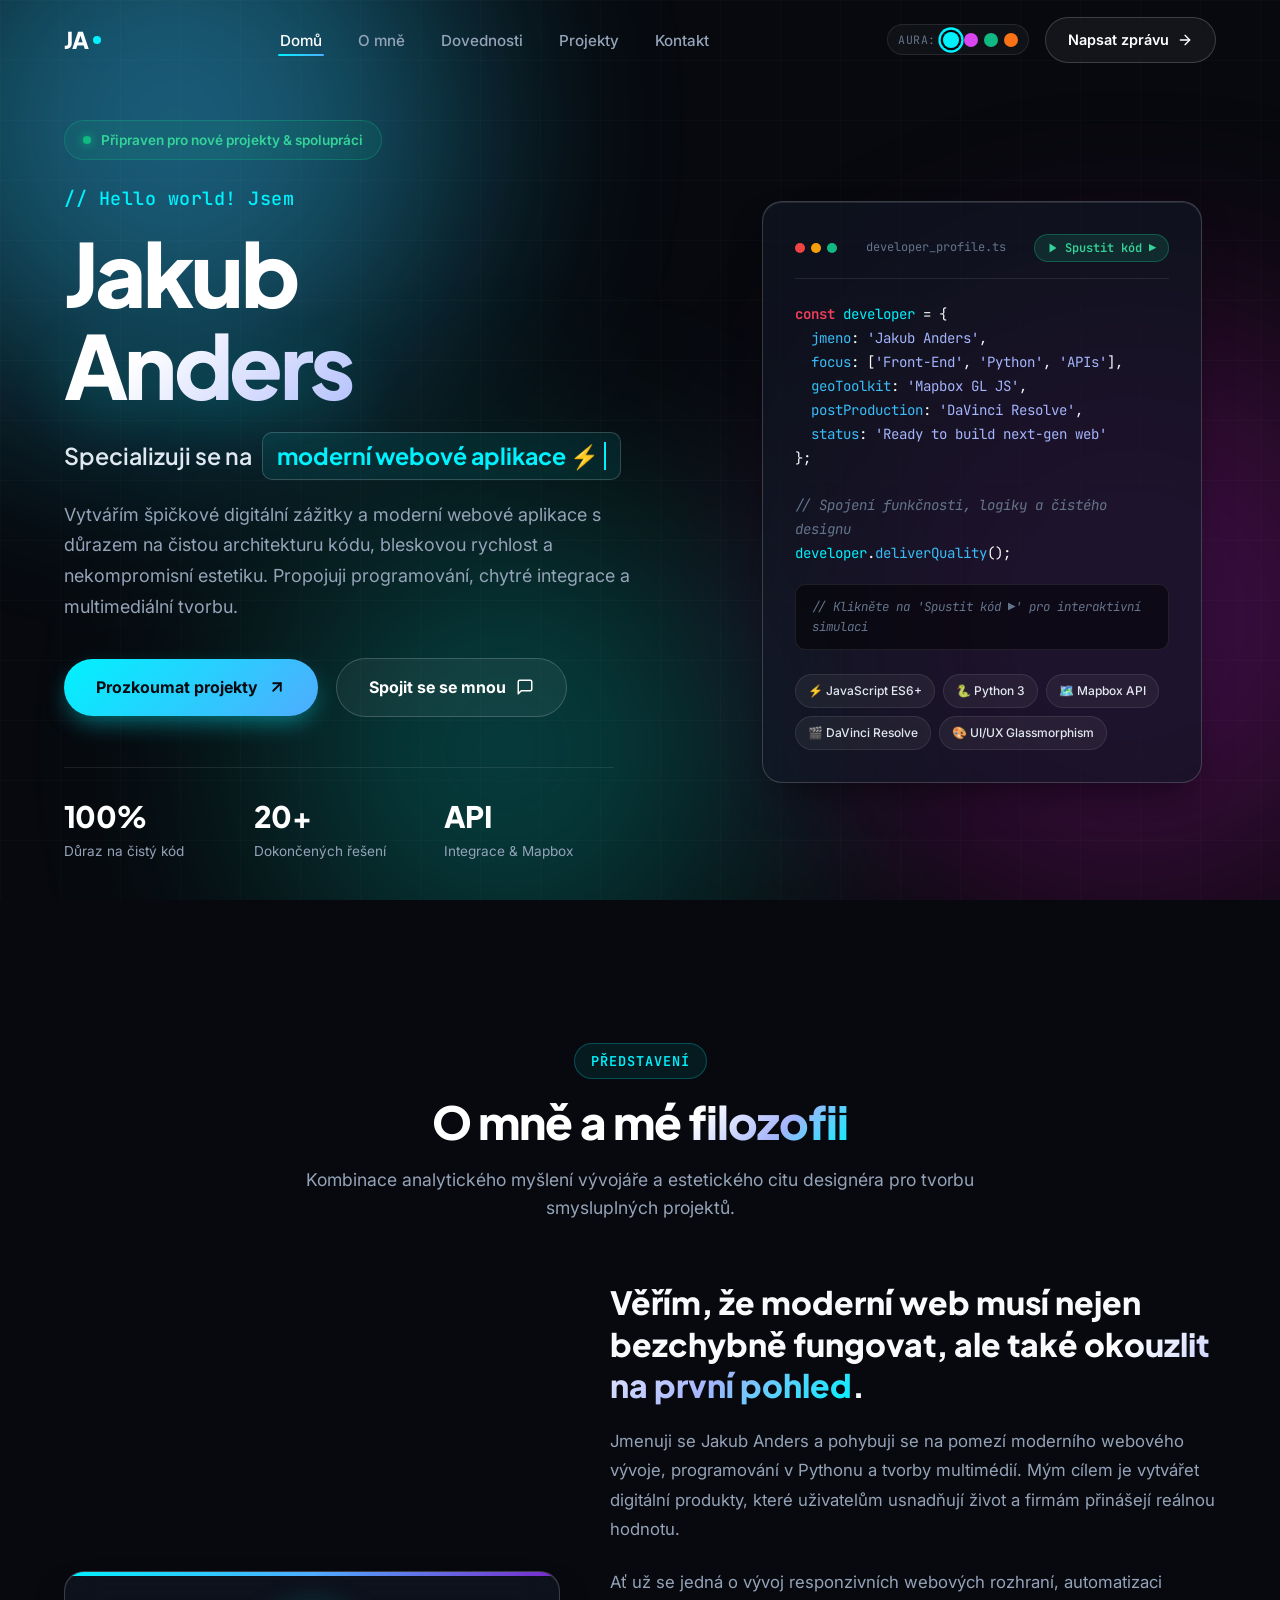
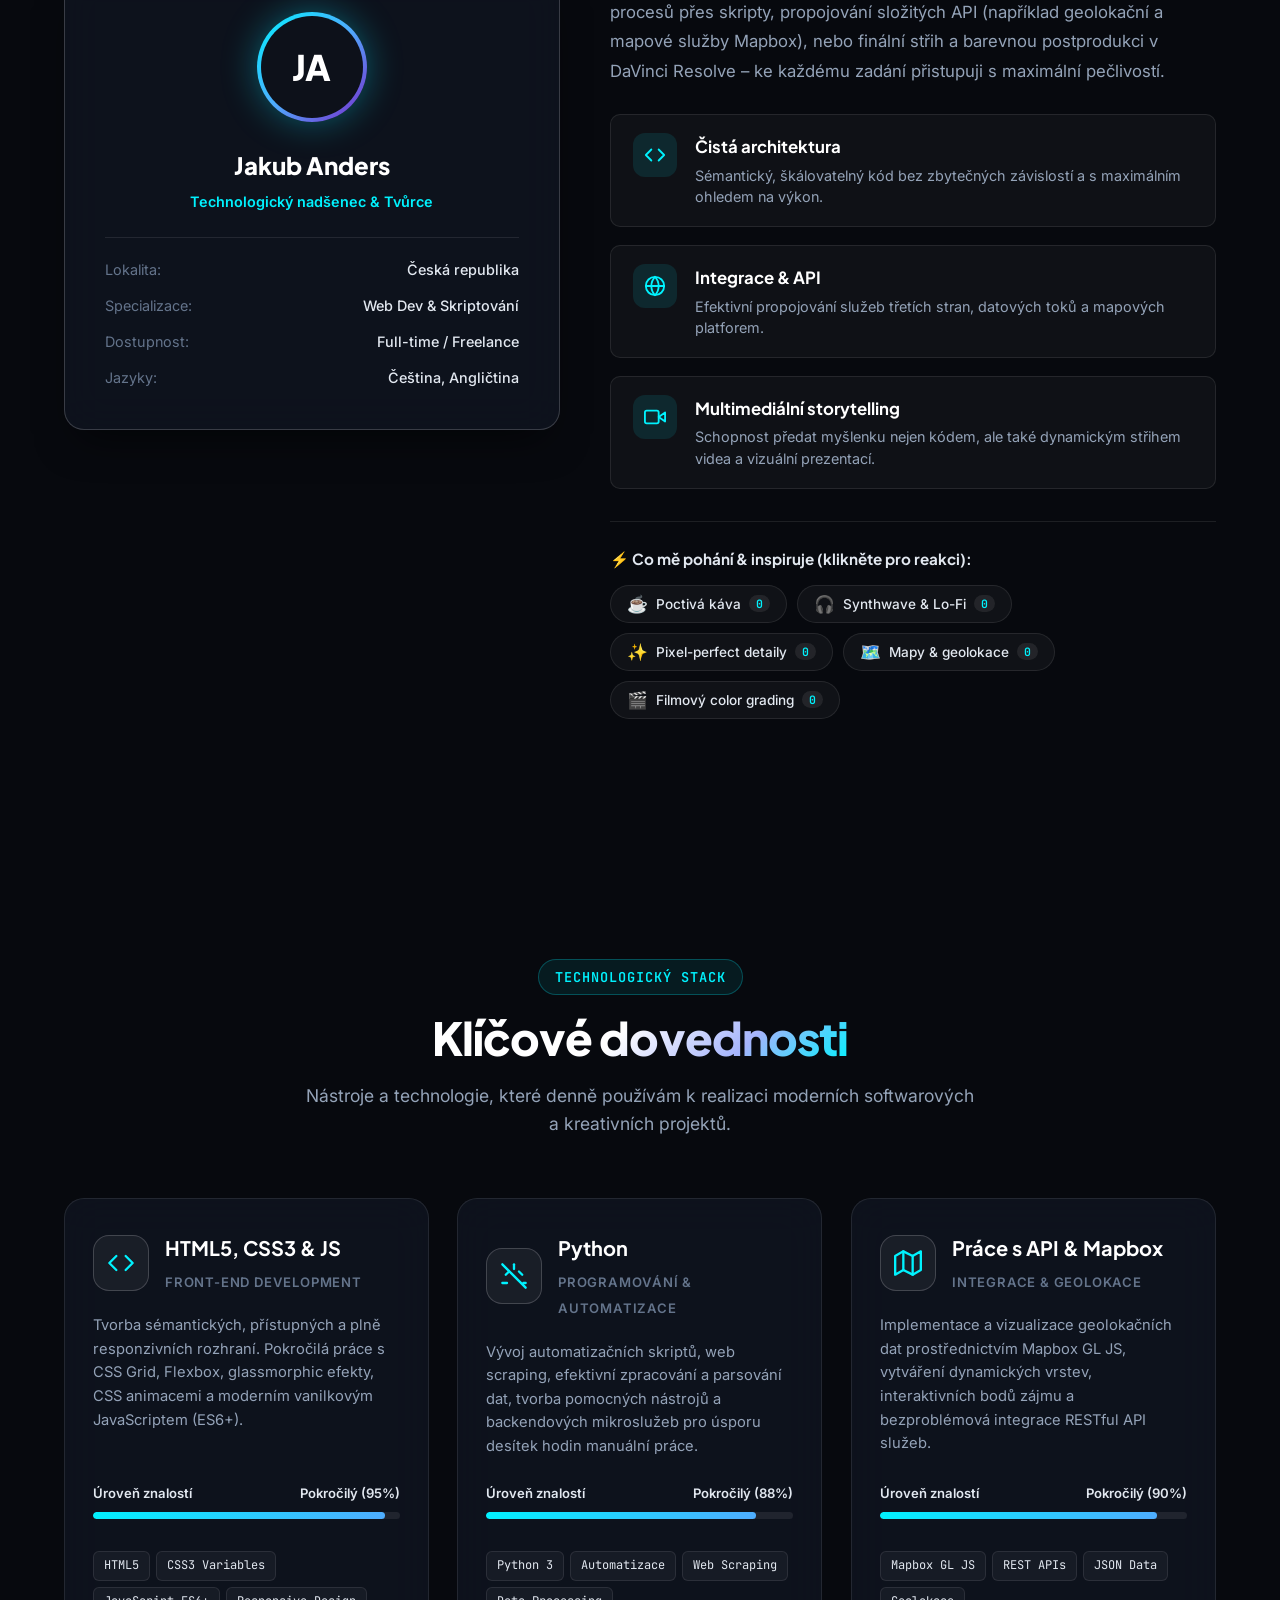
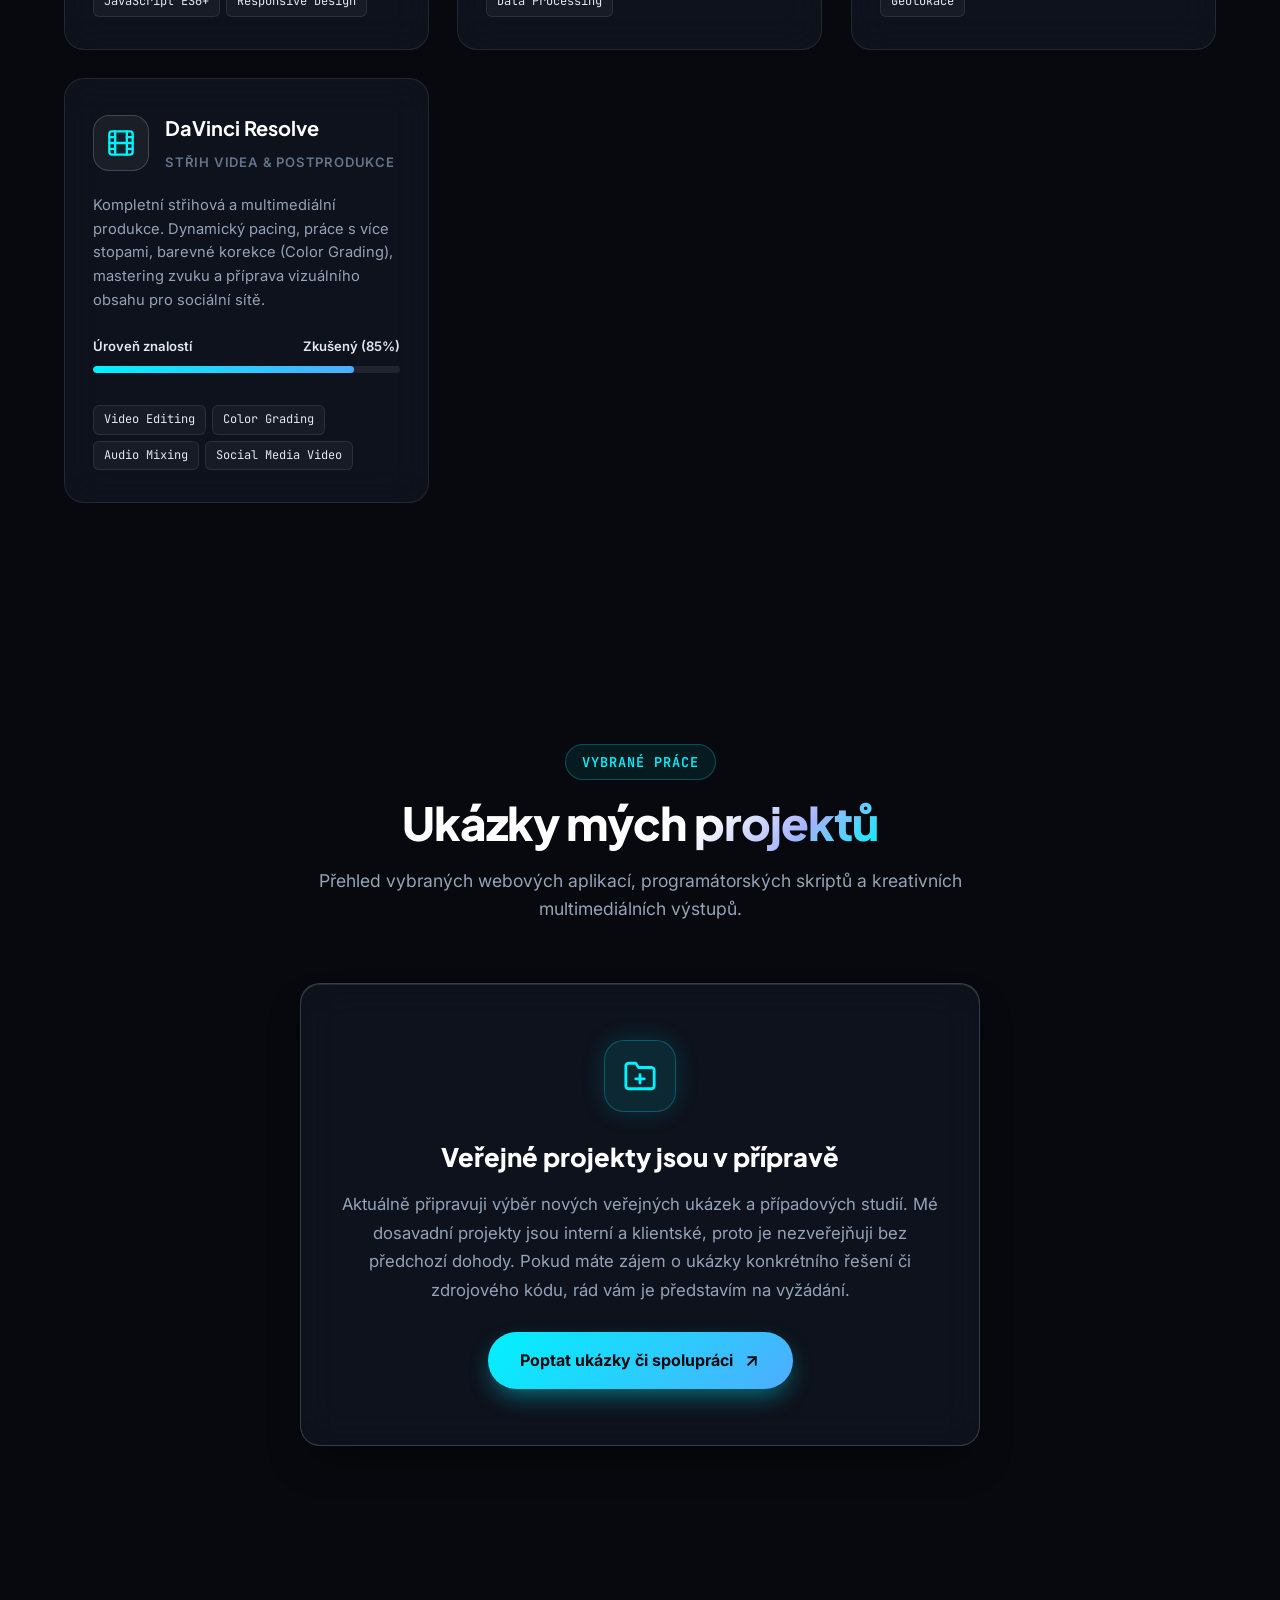
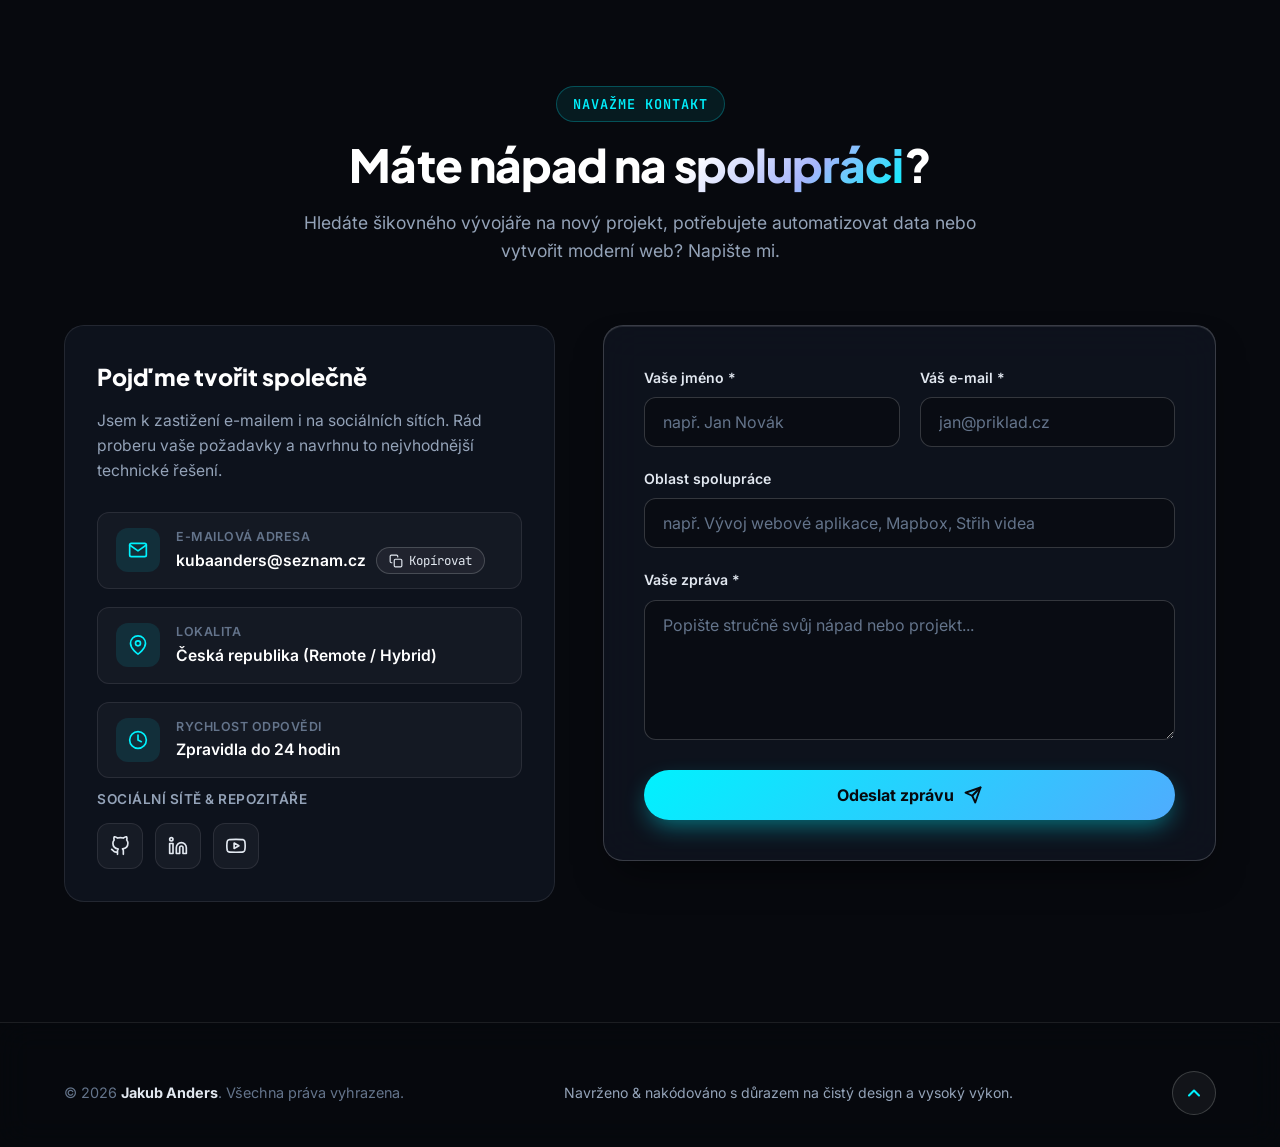
==== index.html @ 4946fcdc "Add files via upload" ====
<!DOCTYPE html>
<html lang="cs">
<head>
  <meta charset="UTF-8">
  <meta name="viewport" content="width=device-width, initial-scale=1.0">
  <meta name="description" content="Osobní portfolio - Jakub Anders. Senior Front-End vývojář, Python & API specialista a tvůrce multimediálního obsahu.">
  <meta name="author" content="Jakub Anders">
  <title>Jakub Anders | Front-End Vývojář &amp; UI/UX Designer</title>

  <!-- Google Fonts: Plus Jakarta Sans & Inter & JetBrains Mono -->
  <link rel="preconnect" href="https://fonts.googleapis.com">
  <link rel="preconnect" href="https://fonts.gstatic.com" crossorigin>
  <link href="https://fonts.googleapis.com/css2?family=Inter:wght@300;400;500;600;700&family=JetBrains+Mono:wght@400;500;600&family=Plus+Jakarta+Sans:wght@500;600;700;800;900&display=swap" rel="stylesheet">

  <!-- Externí kaskádové styly -->
  <link rel="stylesheet" href="style.css">
</head>
<body>

  <!-- Ambientní dynamické pozadí s neonovými koulemi (Glassmorphism WOW efekt) -->
  <div class="ambient-glow" aria-hidden="true">
    <div class="glow-orb orb-1"></div>
    <div class="glow-orb orb-2"></div>
    <div class="glow-orb orb-3"></div>
  </div>
  <div class="background-grid" aria-hidden="true"></div>

  <!-- HLAVIČKA A NAVIGACE -->
  <header class="header" id="header">
    <div class="container navbar">
      <a href="#domu" class="logo" aria-label="Jakub Anders - Domů">
        JA<span class="logo-dot"></span>
      </a>

      <!-- Hlavní navigační menu (pouze kotvy na stejné stránce) -->
      <nav aria-label="Hlavní navigace">
        <ul class="nav-links" id="navLinks">
          <li><a href="#domu" class="nav-link active">Domů</a></li>
          <li><a href="#o-mne" class="nav-link">O mně</a></li>
          <li><a href="#dovednosti" class="nav-link">Dovednosti</a></li>
          <li><a href="#projekty" class="nav-link">Projekty</a></li>
          <li><a href="#kontakt" class="nav-link">Kontakt</a></li>
        </ul>
      </nav>

      <!-- Ovládací prvky hlavičky (přepínač motivů + CTA) -->
      <div class="header-controls">
        <div class="theme-switcher-wrap" aria-label="Přepínač neonového motivu">
          <span class="theme-label-mini">Aura:</span>
          <button class="theme-dot dot-cyan active" data-theme="cyan" aria-label="Aura Cyber Cyan" title="Cyber Cyan"></button>
          <button class="theme-dot dot-violet" data-theme="violet" aria-label="Aura Neon Violet" title="Neon Violet"></button>
          <button class="theme-dot dot-emerald" data-theme="emerald" aria-label="Aura Emerald Matrix" title="Emerald Matrix"></button>
          <button class="theme-dot dot-sunset" data-theme="sunset" aria-label="Aura Sunset Ember" title="Sunset Ember"></button>
        </div>

        <a href="#kontakt" class="nav-cta-btn">
          <span>Napsat zprávu</span>
          <svg width="16" height="16" viewBox="0 0 24 24" fill="none" stroke="currentColor" stroke-width="2" stroke-linecap="round" stroke-linejoin="round" aria-hidden="true">
            <line x1="5" y1="12" x2="19" y2="12"></line>
            <polyline points="12 5 19 12 12 19"></polyline>
          </svg>
        </a>
      </div>

      <!-- Mobilní hamburger tlačítko -->
      <button class="mobile-toggle" id="mobileToggle" aria-label="Otevřít navigační menu" aria-expanded="false" aria-controls="navLinks">
        <span class="hamburger-box">
          <span class="hamburger-line"></span>
          <span class="hamburger-line"></span>
          <span class="hamburger-line"></span>
        </span>
      </button>
    </div>
  </header>

  <main>
    <!-- 1. HERO SEKCIA (DOMINANTNÍ JMÉNO JAKUB ANDERS) -->
    <section class="hero" id="domu">
      <div class="container hero-grid">
        <div class="hero-content reveal-on-scroll">
          <div class="hero-badge-wrap">
            <span class="hero-status-badge">
              <span class="status-pulsing-dot"></span>
              Připraven pro nové projekty &amp; spolupráci
            </span>
          </div>

          <p class="hero-greeting">// Hello world! Jsem</p>
          <h1 class="hero-name">
            Jakub <span>Anders</span>
          </h1>

          <div class="hero-title-tagline">
            <span class="tagline-prefix">Specializuji se na</span>
            <span class="tagline-dynamic">
              <span class="typewriter-text" id="typewriterText"></span>
              <span class="typewriter-cursor"></span>
            </span>
          </div>

          <p class="hero-description">
            Vytvářím špičkové digitální zážitky a moderní webové aplikace s důrazem na čistou architekturu kódu, bleskovou rychlost a nekompromisní estetiku. Propojuji programování, chytré integrace a multimediální tvorbu.
          </p>

          <div class="hero-actions">
            <a href="#projekty" class="btn btn-primary">
              <span>Prozkoumat projekty</span>
              <svg class="btn-icon" viewBox="0 0 24 24" fill="none" stroke="currentColor" stroke-width="2.5" stroke-linecap="round" stroke-linejoin="round" aria-hidden="true">
                <line x1="7" y1="17" x2="17" y2="7"></line>
                <polyline points="7 7 17 7 17 17"></polyline>
              </svg>
            </a>

            <a href="#kontakt" class="btn btn-secondary">
              <span>Spojit se se mnou</span>
              <svg class="btn-icon" viewBox="0 0 24 24" fill="none" stroke="currentColor" stroke-width="2" stroke-linecap="round" stroke-linejoin="round" aria-hidden="true">
                <path d="M21 15a2 2 0 0 1-2 2H7l-4 4V5a2 2 0 0 1 2-2h14a2 2 0 0 1 2 2z"></path>
              </svg>
            </a>
          </div>

          <div class="hero-metrics">
            <div class="metric-item">
              <span class="metric-number">100%</span>
              <span class="metric-label">Důraz na čistý kód</span>
            </div>
            <div class="metric-item">
              <span class="metric-number">20+</span>
              <span class="metric-label">Dokončených řešení</span>
            </div>
            <div class="metric-item">
              <span class="metric-number">API</span>
              <span class="metric-label">Integrace &amp; Mapbox</span>
            </div>
          </div>
        </div>

        <!-- Interaktivní vizuální prvek / High-tech terminal mockup -->
        <div class="hero-visual reveal-on-scroll delay-2">
          <div class="hero-interactive-card spotlight-card">
            <div class="card-top-bar">
              <div class="terminal-dots">
                <span class="terminal-dot dot-red"></span>
                <span class="terminal-dot dot-yellow"></span>
                <span class="terminal-dot dot-green"></span>
              </div>
              <span class="terminal-tag">developer_profile.ts</span>
              <button class="terminal-run-btn" id="terminalRunBtn" aria-label="Spustit interaktivní skript" title="Klikněte pro simulaci spuštění kódu">
                <svg width="12" height="12" viewBox="0 0 24 24" fill="currentColor" aria-hidden="true">
                  <polygon points="5 3 19 12 5 21 5 3"></polygon>
                </svg>
                <span id="runBtnText">Spustit kód ▶</span>
              </button>
            </div>

            <div class="code-preview">
              <span class="code-line"><span class="code-keyword">const</span> <span class="code-variable">developer</span> = {</span>
              <span class="code-line">&nbsp;&nbsp;<span class="code-property">jmeno</span>: <span class="code-string">'Jakub Anders'</span>,</span>
              <span class="code-line">&nbsp;&nbsp;<span class="code-property">focus</span>: [<span class="code-string">'Front-End'</span>, <span class="code-string">'Python'</span>, <span class="code-string">'APIs'</span>],</span>
              <span class="code-line">&nbsp;&nbsp;<span class="code-property">geoToolkit</span>: <span class="code-string">'Mapbox GL JS'</span>,</span>
              <span class="code-line">&nbsp;&nbsp;<span class="code-property">postProduction</span>: <span class="code-string">'DaVinci Resolve'</span>,</span>
              <span class="code-line">&nbsp;&nbsp;<span class="code-property">status</span>: <span class="code-string">'Ready to build next-gen web'</span></span>
              <span class="code-line">};</span>
              <br>
              <span class="code-line"><span class="code-comment">// Spojení funkčnosti, logiky a čistého designu</span></span>
              <span class="code-line"><span class="code-variable">developer</span>.<span class="code-property">deliverQuality</span>();</span>
            </div>

            <!-- Interaktivní výstup konzole po kliknutí -->
            <div class="terminal-console-output" id="terminalConsoleOutput">
              <span class="console-prompt">// Klikněte na 'Spustit kód ▶' pro interaktivní simulaci</span>
            </div>

            <div class="tech-badges-floating">
              <span class="floating-badge">⚡ JavaScript ES6+</span>
              <span class="floating-badge">🐍 Python 3</span>
              <span class="floating-badge">🗺️ Mapbox API</span>
              <span class="floating-badge">🎬 DaVinci Resolve</span>
              <span class="floating-badge">🎨 UI/UX Glassmorphism</span>
            </div>
          </div>
        </div>
      </div>
    </section>

    <!-- 2. SEKCE O MNĚ (ABOUT ME) -->
    <section class="about" id="o-mne">
      <div class="container">
        <div class="section-header reveal-on-scroll">
          <span class="section-tag">Představení</span>
          <h2 class="section-title">O mně a mé <span class="gradient-text">filozofii</span></h2>
          <p class="section-subtitle">
            Kombinace analytického myšlení vývojáře a estetického citu designéra pro tvorbu smysluplných projektů.
          </p>
        </div>

        <div class="about-grid">
          <!-- Profilová vizitka v glassmorphismu -->
          <div class="about-card spotlight-card reveal-on-scroll">
            <div class="about-avatar-wrapper">
              <div class="about-avatar">JA</div>
            </div>
            <div class="about-card-info">
              <h3 class="about-card-name">Jakub Anders</h3>
              <p class="about-card-role">Technologický nadšenec &amp; Tvůrce</p>
            </div>
            <div class="about-card-meta">
              <div class="meta-row">
                <span class="meta-label">Lokalita:</span>
                <span class="meta-value">Česká republika</span>
              </div>
              <div class="meta-row">
                <span class="meta-label">Specializace:</span>
                <span class="meta-value">Web Dev &amp; Skriptování</span>
              </div>
              <div class="meta-row">
                <span class="meta-label">Dostupnost:</span>
                <span class="meta-value">Full-time / Freelance</span>
              </div>
              <div class="meta-row">
                <span class="meta-label">Jazyky:</span>
                <span class="meta-value">Čeština, Angličtina</span>
              </div>
            </div>
          </div>

          <!-- Textový popis a 3 pilíře práce -->
          <div class="about-content reveal-on-scroll delay-1">
            <h3 class="about-content-heading">
              Věřím, že moderní web musí nejen bezchybně fungovat, ale také <span>okouzlit na první pohled</span>.
            </h3>
            <p class="about-bio">
              Jmenuji se Jakub Anders a pohybuji se na pomezí moderního webového vývoje, programování v Pythonu a tvorby multimédií. Mým cílem je vytvářet digitální produkty, které uživatelům usnadňují život a firmám přinášejí reálnou hodnotu.
            </p>
            <p class="about-bio">
              Ať už se jedná o vývoj responzivních webových rozhraní, automatizaci procesů přes skripty, propojování složitých API (například geolokační a mapové služby Mapbox), nebo finální střih a barevnou postprodukci v DaVinci Resolve – ke každému zadání přistupuji s maximální pečlivostí.
            </p>

            <div class="pillars-grid">
              <div class="pillar-item">
                <div class="pillar-icon-box">
                  <svg width="22" height="22" viewBox="0 0 24 24" fill="none" stroke="currentColor" stroke-width="2" stroke-linecap="round" stroke-linejoin="round" aria-hidden="true">
                    <polyline points="16 18 22 12 16 6"></polyline>
                    <polyline points="8 6 2 12 8 18"></polyline>
                  </svg>
                </div>
                <div>
                  <h4 class="pillar-title">Čistá architektura</h4>
                  <p class="pillar-text">Sémantický, škálovatelný kód bez zbytečných závislostí a s maximálním ohledem na výkon.</p>
                </div>
              </div>

              <div class="pillar-item">
                <div class="pillar-icon-box">
                  <svg width="22" height="22" viewBox="0 0 24 24" fill="none" stroke="currentColor" stroke-width="2" stroke-linecap="round" stroke-linejoin="round" aria-hidden="true">
                    <circle cx="12" cy="12" r="10"></circle>
                    <path d="M12 2a14.5 14.5 0 0 0 0 20 14.5 14.5 0 0 0 0-20"></path>
                    <path d="M2 12h20"></path>
                  </svg>
                </div>
                <div>
                  <h4 class="pillar-title">Integrace &amp; API</h4>
                  <p class="pillar-text">Efektivní propojování služeb třetích stran, datových toků a mapových platforem.</p>
                </div>
              </div>

              <div class="pillar-item">
                <div class="pillar-icon-box">
                  <svg width="22" height="22" viewBox="0 0 24 24" fill="none" stroke="currentColor" stroke-width="2" stroke-linecap="round" stroke-linejoin="round" aria-hidden="true">
                    <polygon points="23 7 16 12 23 17 23 7"></polygon>
                    <rect x="1" y="5" width="15" height="14" rx="2" ry="2"></rect>
                  </svg>
                </div>
                <div>
                  <h4 class="pillar-title">Multimediální storytelling</h4>
                  <p class="pillar-text">Schopnost předat myšlenku nejen kódem, ale také dynamickým střihem videa a vizuální prezentací.</p>
                </div>
              </div>
            </div>

            <!-- Interaktivní hravé badges: Co mě pohání (Charming & Fun micro-interactions) -->
            <div class="fun-passions-section">
              <h4 class="passions-title">⚡ Co mě pohání &amp; inspiruje (klikněte pro reakci):</h4>
              <div class="passions-badges">
                <button class="passion-pill" data-emoji="☕" aria-label="Reagovat: Poctivá káva">
                  <span class="passion-icon">☕</span>
                  <span>Poctivá káva</span>
                  <span class="reaction-counter">0</span>
                </button>
                <button class="passion-pill" data-emoji="🎧" aria-label="Reagovat: Synthwave a Lo-Fi">
                  <span class="passion-icon">🎧</span>
                  <span>Synthwave &amp; Lo-Fi</span>
                  <span class="reaction-counter">0</span>
                </button>
                <button class="passion-pill" data-emoji="✨" aria-label="Reagovat: Pixel-perfect detaily">
                  <span class="passion-icon">✨</span>
                  <span>Pixel-perfect detaily</span>
                  <span class="reaction-counter">0</span>
                </button>
                <button class="passion-pill" data-emoji="🗺️" aria-label="Reagovat: Mapy a geolokace">
                  <span class="passion-icon">🗺️</span>
                  <span>Mapy &amp; geolokace</span>
                  <span class="reaction-counter">0</span>
                </button>
                <button class="passion-pill" data-emoji="🎬" aria-label="Reagovat: Color grading">
                  <span class="passion-icon">🎬</span>
                  <span>Filmový color grading</span>
                  <span class="reaction-counter">0</span>
                </button>
              </div>
            </div>
          </div>
        </div>
      </div>
    </section>

    <!-- 3. SEKCE DOVEDNOSTI (SKILLS CARDS & INDICATORS) -->
    <section class="skills" id="dovednosti">
      <div class="container">
        <div class="section-header reveal-on-scroll">
          <span class="section-tag">Technologický stack</span>
          <h2 class="section-title">Klíčové <span class="gradient-text">dovednosti</span></h2>
          <p class="section-subtitle">
            Nástroje a technologie, které denně používám k realizaci moderních softwarových a kreativních projektů.
          </p>
        </div>

        <div class="skills-grid">
          <!-- Karta 1: HTML / CSS / JavaScript -->
          <div class="skill-card spotlight-card reveal-on-scroll">
            <div class="skill-card-header">
              <div class="skill-icon-wrap">
                <svg width="28" height="28" viewBox="0 0 24 24" fill="none" stroke="currentColor" stroke-width="2" stroke-linecap="round" stroke-linejoin="round" aria-hidden="true">
                  <polyline points="16 18 22 12 16 6"></polyline>
                  <polyline points="8 6 2 12 8 18"></polyline>
                </svg>
              </div>
              <div>
                <h3 class="skill-card-title">HTML5, CSS3 &amp; JS</h3>
                <span class="skill-card-category">Front-End Development</span>
              </div>
            </div>
            <p class="skill-card-description">
              Tvorba sémantických, přístupných a plně responzivních rozhraní. Pokročilá práce s CSS Grid, Flexbox, glassmorphic efekty, CSS animacemi a moderním vanilkovým JavaScriptem (ES6+).
            </p>
            <div class="skill-progress-bar-wrap">
              <div class="skill-bar-labels">
                <span>Úroveň znalostí</span>
                <span>Pokročilý (95%)</span>
              </div>
              <div class="skill-bar-track">
                <div class="skill-bar-fill skill-fill-frontend"></div>
              </div>
            </div>
            <div class="skill-tags">
              <span class="skill-pill">HTML5</span>
              <span class="skill-pill">CSS3 Variables</span>
              <span class="skill-pill">JavaScript ES6+</span>
              <span class="skill-pill">Responsive Design</span>
            </div>
          </div>

          <!-- Karta 2: Python -->
          <div class="skill-card spotlight-card reveal-on-scroll delay-1">
            <div class="skill-card-header">
              <div class="skill-icon-wrap">
                <svg width="28" height="28" viewBox="0 0 24 24" fill="none" stroke="currentColor" stroke-width="2" stroke-linecap="round" stroke-linejoin="round" aria-hidden="true">
                  <path d="M12 2v4"></path>
                  <path d="m4.93 10.93 2.83-2.83"></path>
                  <path d="M2 18h4"></path>
                  <path d="M20 18h2"></path>
                  <path d="m19.07 10.93-2.83-2.83"></path>
                  <path d="M22 22 2 2"></path>
                </svg>
              </div>
              <div>
                <h3 class="skill-card-title">Python</h3>
                <span class="skill-card-category">Programování &amp; Automatizace</span>
              </div>
            </div>
            <p class="skill-card-description">
              Vývoj automatizačních skriptů, web scraping, efektivní zpracování a parsování dat, tvorba pomocných nástrojů a backendových mikroslužeb pro úsporu desítek hodin manuální práce.
            </p>
            <div class="skill-progress-bar-wrap">
              <div class="skill-bar-labels">
                <span>Úroveň znalostí</span>
                <span>Pokročilý (88%)</span>
              </div>
              <div class="skill-bar-track">
                <div class="skill-bar-fill skill-fill-python"></div>
              </div>
            </div>
            <div class="skill-tags">
              <span class="skill-pill">Python 3</span>
              <span class="skill-pill">Automatizace</span>
              <span class="skill-pill">Web Scraping</span>
              <span class="skill-pill">Data Processing</span>
            </div>
          </div>

          <!-- Karta 3: Práce s API & Mapbox -->
          <div class="skill-card spotlight-card reveal-on-scroll delay-2">
            <div class="skill-card-header">
              <div class="skill-icon-wrap">
                <svg width="28" height="28" viewBox="0 0 24 24" fill="none" stroke="currentColor" stroke-width="2" stroke-linecap="round" stroke-linejoin="round" aria-hidden="true">
                  <polygon points="1 6 1 22 8 18 16 22 23 18 23 2 16 6 8 2 1 6"></polygon>
                  <line x1="8" y1="2" x2="8" y2="18"></line>
                  <line x1="16" y1="6" x2="16" y2="22"></line>
                </svg>
              </div>
              <div>
                <h3 class="skill-card-title">Práce s API &amp; Mapbox</h3>
                <span class="skill-card-category">Integrace &amp; Geolokace</span>
              </div>
            </div>
            <p class="skill-card-description">
              Implementace a vizualizace geolokačních dat prostřednictvím Mapbox GL JS, vytváření dynamických vrstev, interaktivních bodů zájmu a bezproblémová integrace RESTful API služeb.
            </p>
            <div class="skill-progress-bar-wrap">
              <div class="skill-bar-labels">
                <span>Úroveň znalostí</span>
                <span>Pokročilý (90%)</span>
              </div>
              <div class="skill-bar-track">
                <div class="skill-bar-fill skill-fill-api"></div>
              </div>
            </div>
            <div class="skill-tags">
              <span class="skill-pill">Mapbox GL JS</span>
              <span class="skill-pill">REST APIs</span>
              <span class="skill-pill">JSON Data</span>
              <span class="skill-pill">Geolokace</span>
            </div>
          </div>

          <!-- Karta 4: DaVinci Resolve -->
          <div class="skill-card spotlight-card reveal-on-scroll delay-3">
            <div class="skill-card-header">
              <div class="skill-icon-wrap">
                <svg width="28" height="28" viewBox="0 0 24 24" fill="none" stroke="currentColor" stroke-width="2" stroke-linecap="round" stroke-linejoin="round" aria-hidden="true">
                  <rect x="2" y="2" width="20" height="20" rx="2.18" ry="2.18"></rect>
                  <line x1="7" y1="2" x2="7" y2="22"></line>
                  <line x1="17" y1="2" x2="17" y2="22"></line>
                  <line x1="2" y1="12" x2="22" y2="12"></line>
                  <line x1="2" y1="7" x2="7" y2="7"></line>
                  <line x1="2" y1="17" x2="7" y2="17"></line>
                  <line x1="17" y1="17" x2="22" y2="17"></line>
                  <line x1="17" y1="7" x2="22" y2="7"></line>
                </svg>
              </div>
              <div>
                <h3 class="skill-card-title">DaVinci Resolve</h3>
                <span class="skill-card-category">Střih videa &amp; Postprodukce</span>
              </div>
            </div>
            <p class="skill-card-description">
              Kompletní střihová a multimediální produkce. Dynamický pacing, práce s více stopami, barevné korekce (Color Grading), mastering zvuku a příprava vizuálního obsahu pro sociální sítě.
            </p>
            <div class="skill-progress-bar-wrap">
              <div class="skill-bar-labels">
                <span>Úroveň znalostí</span>
                <span>Zkušený (85%)</span>
              </div>
              <div class="skill-bar-track">
                <div class="skill-bar-fill skill-fill-davinci"></div>
              </div>
            </div>
            <div class="skill-tags">
              <span class="skill-pill">Video Editing</span>
              <span class="skill-pill">Color Grading</span>
              <span class="skill-pill">Audio Mixing</span>
              <span class="skill-pill">Social Media Video</span>
            </div>
          </div>
        </div>
      </div>
    </section>

    <!-- 4. SEKCE PROJEKTY (PROJECTS GRID) -->
    <section class="projects" id="projekty">
      <div class="container">
        <div class="section-header reveal-on-scroll">
          <span class="section-tag">Vybrané práce</span>
          <h2 class="section-title">Ukázky mých <span class="gradient-text">projektů</span></h2>
          <p class="section-subtitle">
            Přehled vybraných webových aplikací, programátorských skriptů a kreativních multimediálních výstupů.
          </p>
        </div>

        <!-- MÍSTO PRO VAŠE PROJEKTY: Až napíšete konkrétní projekt, ihned ho sem přidám -->
        <div class="projects-empty-state spotlight-card reveal-on-scroll">
          <div class="empty-state-icon">
            <svg width="34" height="34" viewBox="0 0 24 24" fill="none" stroke="currentColor" stroke-width="2" stroke-linecap="round" stroke-linejoin="round" aria-hidden="true">
              <path d="M22 19a2 2 0 0 1-2 2H4a2 2 0 0 1-2-2V5a2 2 0 0 1 2-2h5l2 3h9a2 2 0 0 1 2 2z"></path>
              <line x1="12" y1="11" x2="12" y2="17"></line>
              <line x1="9" y1="14" x2="15" y2="14"></line>
            </svg>
          </div>
          <h3 class="empty-state-title">Veřejné projekty jsou v přípravě</h3>
          <p class="empty-state-text">
            Aktuálně připravuji výběr nových veřejných ukázek a případových studií. Mé dosavadní projekty jsou interní a klientské, proto je nezveřejňuji bez předchozí dohody. Pokud máte zájem o ukázky konkrétního řešení či zdrojového kódu, rád vám je představím na vyžádání.
          </p>
          <a href="#kontakt" class="btn btn-primary">
            <span>Poptat ukázky či spolupráci</span>
            <svg class="btn-icon" viewBox="0 0 24 24" fill="none" stroke="currentColor" stroke-width="2.5" stroke-linecap="round" stroke-linejoin="round" aria-hidden="true">
              <line x1="7" y1="17" x2="17" y2="7"></line>
              <polyline points="7 7 17 7 17 17"></polyline>
            </svg>
          </a>
        </div>

        <!-- Mřížka připravená pro vložení vašich konkrétních projektů -->
        <div class="projects-grid" id="projectsGrid"></div>
      </div>
    </section>

    <!-- 5. SEKCE KONTAKT (CONTACT FORM & DETAILS) -->
    <section class="contact" id="kontakt">
      <div class="container">
        <div class="section-header reveal-on-scroll">
          <span class="section-tag">Navažme kontakt</span>
          <h2 class="section-title">Máte nápad na <span class="gradient-text">spolupráci</span>?</h2>
          <p class="section-subtitle">
            Hledáte šikovného vývojáře na nový projekt, potřebujete automatizovat data nebo vytvořit moderní web? Napište mi.
          </p>
        </div>

        <div class="contact-layout">
          <!-- Levý panel: Kontaktní informace a sociální sítě -->
          <div class="contact-info-panel reveal-on-scroll">
            <div class="contact-card-box">
              <h3 class="contact-box-title">Pojďme tvořit společně</h3>
              <p class="contact-box-desc">
                Jsem k zastižení e-mailem i na sociálních sítích. Rád proberu vaše požadavky a navrhnu to nejvhodnější technické řešení.
              </p>

              <div class="contact-items-list">
                <div class="contact-item">
                  <div class="contact-item-icon">
                    <svg width="20" height="20" viewBox="0 0 24 24" fill="none" stroke="currentColor" stroke-width="2" stroke-linecap="round" stroke-linejoin="round" aria-hidden="true">
                      <path d="M4 4h16c1.1 0 2 .9 2 2v12c0 1.1-.9 2-2 2H4c-1.1 0-2-.9-2-2V6c0-1.1.9-2 2-2z"></path>
                      <polyline points="22,6 12,13 2,6"></polyline>
                    </svg>
                  </div>
                  <div class="contact-item-info">
                    <span class="contact-item-label">E-mailová adresa</span>
                    <div class="email-copy-wrap">
                      <a href="mailto:kubaanders@seznam.cz" class="contact-item-value" id="contactEmailLink">kubaanders@seznam.cz</a>
                      <button type="button" class="email-copy-btn" id="copyEmailBtn" aria-label="Zkopírovat e-mailovou adresu" title="Zkopírovat do schránky">
                        <svg class="copy-icon" width="14" height="14" viewBox="0 0 24 24" fill="none" stroke="currentColor" stroke-width="2" stroke-linecap="round" stroke-linejoin="round" aria-hidden="true">
                          <rect x="9" y="9" width="13" height="13" rx="2" ry="2"></rect>
                          <path d="M5 15H4a2 2 0 0 1-2-2V4a2 2 0 0 1 2-2h9a2 2 0 0 1 2 2v1"></path>
                        </svg>
                        <span id="copyBtnText">Kopírovat</span>
                      </button>
                    </div>
                  </div>
                </div>

                <div class="contact-item">
                  <div class="contact-item-icon">
                    <svg width="20" height="20" viewBox="0 0 24 24" fill="none" stroke="currentColor" stroke-width="2" stroke-linecap="round" stroke-linejoin="round" aria-hidden="true">
                      <path d="M21 10c0 7-9 13-9 13s-9-6-9-13a9 9 0 0 1 18 0z"></path>
                      <circle cx="12" cy="10" r="3"></circle>
                    </svg>
                  </div>
                  <div class="contact-item-info">
                    <span class="contact-item-label">Lokalita</span>
                    <span class="contact-item-value">Česká republika (Remote / Hybrid)</span>
                  </div>
                </div>

                <div class="contact-item">
                  <div class="contact-item-icon">
                    <svg width="20" height="20" viewBox="0 0 24 24" fill="none" stroke="currentColor" stroke-width="2" stroke-linecap="round" stroke-linejoin="round" aria-hidden="true">
                      <circle cx="12" cy="12" r="10"></circle>
                      <polyline points="12 6 12 12 16 14"></polyline>
                    </svg>
                  </div>
                  <div class="contact-item-info">
                    <span class="contact-item-label">Rychlost odpovědi</span>
                    <span class="contact-item-value">Zpravidla do 24 hodin</span>
                  </div>
                </div>
              </div>

              <div class="socials-wrap">
                <p class="socials-label">Sociální sítě &amp; Repozitáře</p>
                <div class="social-links">
                  <!-- GitHub -->
                  <a href="#kontakt" class="social-btn" aria-label="GitHub profil Jakuba Anderse">
                    <svg width="20" height="20" viewBox="0 0 24 24" fill="none" stroke="currentColor" stroke-width="2" stroke-linecap="round" stroke-linejoin="round" aria-hidden="true">
                      <path d="M9 19c-5 1.5-5-2.5-7-3m14 6v-3.87a3.37 3.37 0 0 0-.94-2.61c3.14-.35 6.44-1.54 6.44-7A5.44 5.44 0 0 0 20 4.77 5.07 5.07 0 0 0 19.91 1S18.73.65 16 2.48a13.38 13.38 0 0 0-7 0C6.27.65 5.09 1 5.09 1A5.07 5.07 0 0 0 5 4.77a5.44 5.44 0 0 0-1.5 3.78c0 5.42 3.3 6.61 6.44 7A3.37 3.37 0 0 0 9 18.13V22"></path>
                    </svg>
                  </a>
                  <!-- LinkedIn -->
                  <a href="#kontakt" class="social-btn" aria-label="LinkedIn profil Jakuba Anderse">
                    <svg width="20" height="20" viewBox="0 0 24 24" fill="none" stroke="currentColor" stroke-width="2" stroke-linecap="round" stroke-linejoin="round" aria-hidden="true">
                      <path d="M16 8a6 6 0 0 1 6 6v7h-4v-7a2 2 0 0 0-2-2 2 2 0 0 0-2 2v7h-4v-7a6 6 0 0 1 6-6z"></path>
                      <rect x="2" y="9" width="4" height="12"></rect>
                      <circle cx="4" cy="4" r="2"></circle>
                    </svg>
                  </a>
                  <!-- YouTube / Video -->
                  <a href="#kontakt" class="social-btn" aria-label="YouTube kanál Jakuba Anderse">
                    <svg width="20" height="20" viewBox="0 0 24 24" fill="none" stroke="currentColor" stroke-width="2" stroke-linecap="round" stroke-linejoin="round" aria-hidden="true">
                      <path d="M22.54 6.42a2.78 2.78 0 0 0-1.94-2C18.88 4 12 4 12 4s-6.88 0-8.6.46a2.78 2.78 0 0 0-1.94 2A29 29 0 0 0 1 11.75a29 29 0 0 0 .46 5.33A2.78 2.78 0 0 0 3.4 19c1.72.46 8.6.46 8.6.46s6.88 0 8.6-.46a2.78 2.78 0 0 0 1.94-2 29 29 0 0 0 .46-5.25 29 29 0 0 0-.46-5.33z"></path>
                      <polygon points="9.75 15.02 15.5 11.75 9.75 8.48 9.75 15.02"></polygon>
                    </svg>
                  </a>
                </div>
              </div>
            </div>
          </div>

          <!-- Pravý panel: Moderní kontaktní formulář (Glassmorphism) -->
          <div class="contact-form-panel reveal-on-scroll delay-1">
            <form id="portfolioContactForm" novalidate>
              <div class="form-grid">
                <div class="form-group">
                  <label for="userName" class="form-label">Vaše jméno *</label>
                  <input type="text" id="userName" name="userName" class="form-input" placeholder="např. Jan Novák" required>
                </div>

                <div class="form-group">
                  <label for="userEmail" class="form-label">Váš e-mail *</label>
                  <input type="email" id="userEmail" name="userEmail" class="form-input" placeholder="jan@priklad.cz" required>
                </div>

                <div class="form-group full-width">
                  <label for="projectType" class="form-label">Oblast spolupráce</label>
                  <input type="text" id="projectType" name="projectType" class="form-input" placeholder="např. Vývoj webové aplikace, Mapbox, Střih videa">
                </div>

                <div class="form-group full-width">
                  <label for="userMessage" class="form-label">Vaše zpráva *</label>
                  <textarea id="userMessage" name="userMessage" class="form-textarea" placeholder="Popište stručně svůj nápad nebo projekt..." required></textarea>
                </div>

                <div class="form-group full-width">
                  <button type="submit" class="btn btn-primary form-submit-btn" id="submitBtn">
                    <span>Odeslat zprávu</span>
                    <svg class="btn-icon" viewBox="0 0 24 24" fill="none" stroke="currentColor" stroke-width="2.5" stroke-linecap="round" stroke-linejoin="round" aria-hidden="true">
                      <line x1="22" y1="2" x2="11" y2="13"></line>
                      <polygon points="22 2 15 22 11 13 2 9 22 2"></polygon>
                    </svg>
                  </button>
                  <div class="form-status-msg" id="formStatus" role="status"></div>
                </div>
              </div>
            </form>
          </div>
        </div>
      </div>
    </section>
  </main>

  <!-- PATIČKA (FOOTER) -->
  <footer class="footer">
    <div class="container footer-inner">
      <div class="footer-copy">
        &copy; 2026 <strong>Jakub Anders</strong>. Všechna práva vyhrazena.
      </div>
      <div class="footer-tagline">
        Navrženo &amp; nakódováno s důrazem na čistý design a vysoký výkon.
      </div>
      <a href="#domu" class="back-to-top-btn" aria-label="Zpět nahoru na začátek stránky">
        <svg width="20" height="20" viewBox="0 0 24 24" fill="none" stroke="currentColor" stroke-width="2.5" stroke-linecap="round" stroke-linejoin="round" aria-hidden="true">
          <polyline points="18 15 12 9 6 15"></polyline>
        </svg>
      </a>
    </div>
  </footer>

  <!-- Interaktivní vanilla JavaScript -->
  <script src="script.js"></script>
</body>
</html>
---- style.css ----
/* ==========================================================================
   PORTFOLIO - JAKUB ANDERS | MODERN DARK GLASSMORPHISM STYLESHEET
   Autor: Senior Front-End Vývojář & UI/UX Designer
   ========================================================================== */

/* --- 1. CSS PROMĚNNÉ & DESIGN SYSTÉM --- */
:root {
  /* Barevná paleta - Temný podklad & Neonové/Gradientové akcenty */
  --bg-primary: #07090e;
  --bg-secondary: #0d111a;
  --bg-surface: rgba(18, 24, 38, 0.65);
  --bg-surface-hover: rgba(26, 34, 52, 0.85);
  --bg-glass-card: rgba(255, 255, 255, 0.035);
  --bg-glass-card-hover: rgba(255, 255, 255, 0.07);

  /* Neonové & gradientové odstíny */
  --accent-cyan: #00f2fe;
  --accent-indigo: #4facfe;
  --accent-violet: #8a2be2;
  --accent-purple: #7928ca;
  --accent-emerald: #10b981;
  --accent-amber: #f59e0b;

  /* Gradienty */
  --gradient-primary: linear-gradient(135deg, #00f2fe 0%, #4facfe 50%, #7928ca 100%);
  --gradient-text: linear-gradient(135deg, #ffffff 15%, #a5b4fc 60%, #00f2fe 100%);
  --gradient-glow: radial-gradient(circle, rgba(79, 172, 254, 0.18) 0%, rgba(121, 40, 202, 0.08) 45%, transparent 70%);
  --gradient-button: linear-gradient(135deg, #00f2fe 0%, #4facfe 100%);
  --gradient-card-border: linear-gradient(135deg, rgba(255, 255, 255, 0.18) 0%, rgba(255, 255, 255, 0.04) 50%, rgba(0, 242, 254, 0.25) 100%);

  /* Typografie */
  --font-heading: 'Plus Jakarta Sans', -apple-system, BlinkMacSystemFont, 'Segoe UI', Roboto, sans-serif;
  --font-body: 'Inter', -apple-system, BlinkMacSystemFont, 'Segoe UI', Roboto, sans-serif;
  --font-mono: 'JetBrains Mono', 'Fira Code', monospace;

  /* Textové barvy */
  --text-main: #f8fafc;
  --text-muted: #94a3b8;
  --text-dim: #64748b;
  --text-light: #e2e8f0;

  /* Rámečky & Glassmorphism */
  --border-glass: rgba(255, 255, 255, 0.09);
  --border-glass-bright: rgba(255, 255, 255, 0.18);
  --border-neon: rgba(0, 242, 254, 0.4);
  --blur-amount: 20px;
  --card-radius: 20px;
  --radius-sm: 10px;
  --radius-pill: 9999px;

  /* Stíny a záře */
  --shadow-subtle: 0 10px 30px -10px rgba(0, 0, 0, 0.5);
  --shadow-glass: 0 20px 40px -15px rgba(0, 0, 0, 0.6), inset 0 1px 0 0 rgba(255, 255, 255, 0.1);
  --glow-cyan: 0 0 35px rgba(0, 242, 254, 0.35);
  --glow-button: 0 10px 25px -5px rgba(0, 242, 254, 0.45);

  /* Tranzice */
  --transition-fast: 0.2s cubic-bezier(0.16, 1, 0.3, 1);
  --transition-smooth: 0.4s cubic-bezier(0.16, 1, 0.3, 1);
  --transition-bounce: 0.5s cubic-bezier(0.34, 1.56, 0.64, 1);

  /* Odsazení a layout */
  --nav-height: 80px;
  --container-max-width: 1200px;
  --section-padding: 120px 24px;
}

/* --- BAREVNÁ TÉMATA (PŘEPÍNAČ AURY / NÁLADY) --- */
[data-theme="violet"] {
  --accent-cyan: #e879f9;
  --accent-indigo: #a855f7;
  --accent-purple: #ec4899;
  --gradient-primary: linear-gradient(135deg, #e879f9 0%, #a855f7 50%, #ec4899 100%);
  --gradient-button: linear-gradient(135deg, #e879f9 0%, #a855f7 100%);
  --gradient-text: linear-gradient(135deg, #ffffff 15%, #f472b6 60%, #c084fc 100%);
  --glow-cyan: 0 0 35px rgba(232, 121, 249, 0.4);
  --glow-button: 0 10px 25px -5px rgba(232, 121, 249, 0.45);
  --border-neon: rgba(232, 121, 249, 0.4);
}

[data-theme="emerald"] {
  --accent-cyan: #34d399;
  --accent-indigo: #10b981;
  --accent-purple: #06b6d4;
  --gradient-primary: linear-gradient(135deg, #34d399 0%, #10b981 50%, #06b6d4 100%);
  --gradient-button: linear-gradient(135deg, #34d399 0%, #059669 100%);
  --gradient-text: linear-gradient(135deg, #ffffff 15%, #a7f3d0 60%, #34d399 100%);
  --glow-cyan: 0 0 35px rgba(52, 211, 153, 0.4);
  --glow-button: 0 10px 25px -5px rgba(52, 211, 153, 0.45);
  --border-neon: rgba(52, 211, 153, 0.4);
}

[data-theme="sunset"] {
  --accent-cyan: #fb923c;
  --accent-indigo: #f43f5e;
  --accent-purple: #f59e0b;
  --gradient-primary: linear-gradient(135deg, #fb923c 0%, #f43f5e 50%, #fbbf24 100%);
  --gradient-button: linear-gradient(135deg, #fb923c 0%, #f43f5e 100%);
  --gradient-text: linear-gradient(135deg, #ffffff 15%, #fed7aa 60%, #fb923c 100%);
  --glow-cyan: 0 0 35px rgba(251, 146, 60, 0.4);
  --glow-button: 0 10px 25px -5px rgba(251, 146, 60, 0.45);
  --border-neon: rgba(251, 146, 60, 0.4);
}

/* --- 2. RESET A ZÁKLADNÍ NASTAVENÍ --- */
*, *::before, *::after {
  box-sizing: border-box;
  margin: 0;
  padding: 0;
}

html {
  scroll-behavior: smooth;
  scroll-padding-top: calc(var(--nav-height) + 20px);
  font-size: 16px;
  color-scheme: dark;
}

body {
  background-color: var(--bg-primary);
  color: var(--text-main);
  font-family: var(--font-body);
  line-height: 1.65;
  overflow-x: hidden;
  position: relative;
  min-height: 100vh;
  -webkit-font-smoothing: antialiased;
  -moz-osx-font-smoothing: grayscale;
}

/* Výběr textu */
::selection {
  background: rgba(0, 242, 254, 0.3);
  color: #ffffff;
}

/* Scrollbar styl */
::-webkit-scrollbar {
  width: 9px;
}
::-webkit-scrollbar-track {
  background: var(--bg-primary);
}
::-webkit-scrollbar-thumb {
  background: rgba(255, 255, 255, 0.15);
  border-radius: 10px;
}
::-webkit-scrollbar-thumb:hover {
  background: var(--accent-indigo);
}

a {
  color: inherit;
  text-decoration: none;
  transition: color var(--transition-fast);
}

ul {
  list-style: none;
}

img, svg {
  display: block;
  max-width: 100%;
}

button, input, textarea {
  font-family: inherit;
  font-size: inherit;
}

/* --- 3. AMBIENTNÍ SVĚTLA NA POZADÍ (WOW EFEKT) --- */
.ambient-glow {
  position: fixed;
  top: 0;
  left: 0;
  width: 100%;
  height: 100%;
  pointer-events: none;
  z-index: 0;
  overflow: hidden;
}

.glow-orb {
  position: absolute;
  border-radius: 50%;
  filter: blur(120px);
  opacity: 0.45;
  animation: floatOrb 22s ease-in-out infinite alternate;
}

.orb-1 {
  width: 550px;
  height: 550px;
  top: -150px;
  left: -100px;
  background: radial-gradient(circle, #4facfe, #00f2fe);
}

.orb-2 {
  width: 600px;
  height: 600px;
  top: 35%;
  right: -150px;
  background: radial-gradient(circle, #7928ca, #ff0080);
  opacity: 0.3;
  animation-duration: 28s;
  animation-delay: -5s;
}

.orb-3 {
  width: 500px;
  height: 500px;
  bottom: -100px;
  left: 20%;
  background: radial-gradient(circle, #00f2fe, #10b981);
  opacity: 0.25;
  animation-duration: 25s;
  animation-delay: -10s;
}

/* Jemná mřížka na pozadí pro cyber/tech hloubku */
.background-grid {
  position: fixed;
  top: 0;
  left: 0;
  width: 100%;
  height: 100%;
  background-image: 
    linear-gradient(rgba(255, 255, 255, 0.02) 1px, transparent 1px),
    linear-gradient(90deg, rgba(255, 255, 255, 0.02) 1px, transparent 1px);
  background-size: 60px 60px;
  pointer-events: none;
  z-index: 1;
}

/* --- 4. ZÁKLADNÍ ROZVRŽENÍ & KONTEJNER --- */
.container {
  width: 100%;
  max-width: var(--container-max-width);
  margin: 0 auto;
  padding: 0 24px;
  position: relative;
  z-index: 2;
}

section {
  padding: var(--section-padding);
  position: relative;
  z-index: 2;
}

/* Nadpisy sekcí */
.section-header {
  text-align: center;
  max-width: 680px;
  margin: 0 auto 60px auto;
}

.section-tag {
  display: inline-flex;
  align-items: center;
  gap: 8px;
  padding: 6px 16px;
  background: rgba(0, 242, 254, 0.08);
  border: 1px solid rgba(0, 242, 254, 0.25);
  border-radius: var(--radius-pill);
  font-family: var(--font-mono);
  font-size: 0.85rem;
  font-weight: 600;
  color: var(--accent-cyan);
  text-transform: uppercase;
  letter-spacing: 1px;
  margin-bottom: 16px;
}

.section-title {
  font-family: var(--font-heading);
  font-size: clamp(2rem, 4vw, 2.85rem);
  font-weight: 800;
  line-height: 1.2;
  margin-bottom: 16px;
  color: #ffffff;
  letter-spacing: -0.02em;
}

.section-title .gradient-text {
  background: var(--gradient-text);
  -webkit-background-clip: text;
  -webkit-text-fill-color: transparent;
}

.section-subtitle {
  color: var(--text-muted);
  font-size: 1.1rem;
  line-height: 1.6;
}

/* --- 5. NAVIGACE & HLAVIČKA (GLASSMORPHISM) --- */
.header {
  position: fixed;
  top: 0;
  left: 0;
  width: 100%;
  height: var(--nav-height);
  z-index: 1000;
  transition: all var(--transition-smooth);
}

.header.scrolled {
  background: rgba(7, 9, 14, 0.75);
  backdrop-filter: blur(var(--blur-amount));
  -webkit-backdrop-filter: blur(var(--blur-amount));
  border-bottom: 1px solid var(--border-glass);
  box-shadow: 0 10px 30px rgba(0, 0, 0, 0.35);
  height: 70px;
}

.navbar {
  display: flex;
  align-items: center;
  justify-content: space-between;
  height: 100%;
}

.logo {
  font-family: var(--font-heading);
  font-size: 1.45rem;
  font-weight: 800;
  letter-spacing: -0.03em;
  color: #ffffff;
  display: flex;
  align-items: center;
  gap: 4px;
}

.logo-dot {
  width: 8px;
  height: 8px;
  background: var(--accent-cyan);
  border-radius: 50%;
  box-shadow: var(--glow-cyan);
  animation: pulseDot 2s infinite ease-in-out;
}

.nav-links {
  display: flex;
  align-items: center;
  gap: 32px;
}

.nav-link {
  font-size: 0.95rem;
  font-weight: 500;
  color: var(--text-muted);
  position: relative;
  padding: 6px 2px;
  transition: color var(--transition-fast);
}

.nav-link::after {
  content: '';
  position: absolute;
  bottom: 0;
  left: 0;
  width: 0;
  height: 2px;
  background: var(--gradient-button);
  border-radius: 2px;
  transition: width var(--transition-smooth);
}

.nav-link:hover,
.nav-link.active {
  color: #ffffff;
}

.nav-link:hover::after,
.nav-link.active::after {
  width: 100%;
}

.header-controls {
  display: flex;
  align-items: center;
  gap: 16px;
}

.theme-switcher-wrap {
  display: flex;
  align-items: center;
  gap: 6px;
  padding: 5px 10px;
  background: rgba(255, 255, 255, 0.04);
  border: 1px solid var(--border-glass);
  border-radius: var(--radius-pill);
  backdrop-filter: blur(10px);
}

.theme-label-mini {
  font-family: var(--font-mono);
  font-size: 0.72rem;
  color: var(--text-dim);
  text-transform: uppercase;
  letter-spacing: 0.5px;
  margin-right: 2px;
}

.theme-dot {
  width: 14px;
  height: 14px;
  border-radius: 50%;
  border: none;
  cursor: pointer;
  transition: all var(--transition-fast);
  position: relative;
  outline: none;
}

.theme-dot:hover {
  transform: scale(1.3);
}

.theme-dot.active {
  box-shadow: 0 0 0 2px var(--bg-primary), 0 0 0 4px var(--accent-cyan);
  transform: scale(1.15);
}

.theme-dot.dot-cyan { background: #00f2fe; }
.theme-dot.dot-violet { background: #d946ef; }
.theme-dot.dot-emerald { background: #10b981; }
.theme-dot.dot-sunset { background: #f97316; }

.nav-cta-btn {
  display: inline-flex;
  align-items: center;
  gap: 8px;
  padding: 10px 22px;
  border-radius: var(--radius-pill);
  font-size: 0.9rem;
  font-weight: 600;
  color: #ffffff;
  background: rgba(255, 255, 255, 0.05);
  border: 1px solid var(--border-glass-bright);
  backdrop-filter: blur(10px);
  transition: all var(--transition-smooth);
}

.nav-cta-btn:hover {
  background: var(--gradient-button);
  color: #07090e;
  border-color: transparent;
  box-shadow: var(--glow-button);
  transform: translateY(-2px);
}

/* Mobilní hamburger */
.mobile-toggle {
  display: none;
  background: transparent;
  border: none;
  cursor: pointer;
  padding: 8px;
  z-index: 1002;
}

.hamburger-box {
  width: 28px;
  height: 20px;
  position: relative;
  display: flex;
  flex-direction: column;
  justify-content: space-between;
}

.hamburger-line {
  width: 100%;
  height: 2px;
  background: #ffffff;
  border-radius: 2px;
  transition: all var(--transition-smooth);
}

/* Hamburger aktivní stav */
.mobile-toggle.active .hamburger-line:nth-child(1) {
  transform: translateY(9px) rotate(45deg);
  background: var(--accent-cyan);
}
.mobile-toggle.active .hamburger-line:nth-child(2) {
  opacity: 0;
  transform: translateX(-10px);
}
.mobile-toggle.active .hamburger-line:nth-child(3) {
  transform: translateY(-9px) rotate(-45deg);
  background: var(--accent-cyan);
}

/* --- 6. HERO SEKCIA (DOMINANTNÍ JMÉNO JAKUB ANDERS) --- */
.hero {
  min-height: 100vh;
  display: flex;
  align-items: center;
  padding-top: calc(var(--nav-height) + 40px);
  padding-bottom: 60px;
  position: relative;
}

.hero-grid {
  display: grid;
  grid-template-columns: 1.15fr 0.85fr;
  align-items: center;
  gap: 50px;
}

.hero-badge-wrap {
  margin-bottom: 24px;
}

.hero-status-badge {
  display: inline-flex;
  align-items: center;
  gap: 10px;
  padding: 8px 18px;
  background: rgba(16, 185, 129, 0.1);
  border: 1px solid rgba(16, 185, 129, 0.3);
  border-radius: var(--radius-pill);
  font-size: 0.85rem;
  font-weight: 600;
  color: #34d399;
  backdrop-filter: blur(12px);
}

.status-pulsing-dot {
  width: 8px;
  height: 8px;
  background: #10b981;
  border-radius: 50%;
  box-shadow: 0 0 10px #10b981;
  animation: pulseDot 1.8s infinite;
}

.hero-greeting {
  font-family: var(--font-mono);
  font-size: 1.15rem;
  color: var(--accent-cyan);
  font-weight: 500;
  margin-bottom: 12px;
  letter-spacing: 0.5px;
}

/* Dominantní jméno */
.hero-name {
  font-family: var(--font-heading);
  font-size: clamp(3rem, 7vw, 5.5rem);
  font-weight: 900;
  line-height: 1.05;
  letter-spacing: -0.04em;
  margin-bottom: 20px;
  color: #ffffff;
}

.hero-name span {
  display: block;
  background: var(--gradient-text);
  -webkit-background-clip: text;
  -webkit-text-fill-color: transparent;
  filter: drop-shadow(0 20px 30px rgba(0, 242, 254, 0.2));
}

.hero-title-tagline {
  font-family: var(--font-heading);
  font-size: clamp(1.15rem, 2vw, 1.45rem);
  font-weight: 600;
  color: var(--text-light);
  margin-bottom: 20px;
  display: flex;
  flex-wrap: wrap;
  gap: 10px;
  align-items: center;
  min-height: 44px;
}

.tagline-dynamic {
  display: inline-flex;
  align-items: center;
  gap: 3px;
  color: var(--accent-cyan);
  background: rgba(0, 242, 254, 0.08);
  padding: 4px 14px;
  border-radius: var(--radius-sm);
  border: 1px solid var(--border-glass-bright);
}

.typewriter-text {
  font-weight: 700;
  color: var(--accent-cyan);
}

.typewriter-cursor {
  display: inline-block;
  width: 2px;
  height: 1.2em;
  background-color: var(--accent-cyan);
  margin-left: 2px;
  animation: blinkCursor 0.9s infinite;
  vertical-align: middle;
}

@keyframes blinkCursor {
  0%, 100% { opacity: 1; }
  50% { opacity: 0; }
}

.hero-description {
  font-size: 1.125rem;
  color: var(--text-muted);
  line-height: 1.7;
  max-width: 580px;
  margin-bottom: 36px;
}

.hero-actions {
  display: flex;
  align-items: center;
  flex-wrap: wrap;
  gap: 18px;
  margin-bottom: 50px;
}

/* Tlačítka */
.btn {
  display: inline-flex;
  align-items: center;
  justify-content: center;
  gap: 10px;
  padding: 15px 32px;
  font-weight: 700;
  font-size: 1rem;
  border-radius: var(--radius-pill);
  cursor: pointer;
  transition: all var(--transition-smooth);
  position: relative;
  overflow: hidden;
  border: none;
}

.btn-primary {
  background: var(--gradient-button);
  color: #07090e;
  box-shadow: var(--glow-button);
}

.btn-primary:hover {
  transform: translateY(-3px) scale(1.02);
  box-shadow: 0 15px 35px -5px rgba(0, 242, 254, 0.6);
}

.btn-secondary {
  background: rgba(255, 255, 255, 0.05);
  color: #ffffff;
  border: 1px solid var(--border-glass-bright);
  backdrop-filter: blur(15px);
}

.btn-secondary:hover {
  background: rgba(255, 255, 255, 0.12);
  border-color: rgba(255, 255, 255, 0.35);
  transform: translateY(-3px);
  color: #ffffff;
}

.btn-icon {
  width: 18px;
  height: 18px;
  transition: transform var(--transition-smooth);
}

.btn:hover .btn-icon {
  transform: translateX(4px);
}

/* Metriky v Hero */
.hero-metrics {
  display: grid;
  grid-template-columns: repeat(3, 1fr);
  gap: 20px;
  padding-top: 24px;
  border-top: 1px solid var(--border-glass);
  max-width: 550px;
}

.metric-item {
  display: flex;
  flex-direction: column;
}

.metric-number {
  font-family: var(--font-heading);
  font-size: 1.85rem;
  font-weight: 800;
  color: #ffffff;
  letter-spacing: -0.02em;
}

.metric-label {
  font-size: 0.85rem;
  color: var(--text-muted);
}

/* Pravá interaktivní vizuální karta v Hero */
.hero-visual {
  position: relative;
  display: flex;
  justify-content: center;
  align-items: center;
}

.hero-interactive-card {
  width: 100%;
  max-width: 440px;
  background: var(--bg-surface);
  border: 1px solid var(--border-glass-bright);
  border-radius: var(--card-radius);
  padding: 32px;
  backdrop-filter: blur(var(--blur-amount));
  -webkit-backdrop-filter: blur(var(--blur-amount));
  box-shadow: var(--shadow-glass);
  position: relative;
  overflow: hidden;
  animation: floatCard 6s ease-in-out infinite;
}

.card-top-bar {
  display: flex;
  align-items: center;
  justify-content: space-between;
  margin-bottom: 24px;
  padding-bottom: 16px;
  border-bottom: 1px solid var(--border-glass);
}

.terminal-dots {
  display: flex;
  gap: 6px;
}

.terminal-dot {
  width: 10px;
  height: 10px;
  border-radius: 50%;
}
.dot-red { background: #ef4444; }
.dot-yellow { background: #f59e0b; }
.dot-green { background: #10b981; }

.terminal-tag {
  font-family: var(--font-mono);
  font-size: 0.75rem;
  color: var(--text-dim);
}

.terminal-run-btn {
  display: inline-flex;
  align-items: center;
  gap: 6px;
  padding: 5px 12px;
  border-radius: var(--radius-pill);
  background: rgba(16, 185, 129, 0.15);
  border: 1px solid rgba(16, 185, 129, 0.35);
  color: #34d399;
  font-family: var(--font-mono);
  font-size: 0.75rem;
  font-weight: 600;
  cursor: pointer;
  transition: all var(--transition-fast);
}

.terminal-run-btn:hover {
  background: rgba(16, 185, 129, 0.28);
  border-color: #10b981;
  transform: scale(1.04);
  box-shadow: 0 0 15px rgba(16, 185, 129, 0.4);
}

.terminal-run-btn.running {
  background: rgba(0, 242, 254, 0.2);
  border-color: var(--accent-cyan);
  color: var(--accent-cyan);
}

.terminal-console-output {
  margin-top: 18px;
  padding: 12px 16px;
  background: rgba(0, 0, 0, 0.5);
  border: 1px solid var(--border-glass);
  border-radius: var(--radius-sm);
  font-family: var(--font-mono);
  font-size: 0.78rem;
  color: var(--text-dim);
  line-height: 1.6;
  min-height: 48px;
  max-height: 150px;
  overflow-y: auto;
  transition: all var(--transition-smooth);
}

.console-prompt {
  color: var(--text-dim);
  font-style: italic;
}

.console-log-row {
  color: #38bdf8;
  display: block;
  animation: fadeInLog 0.25s ease;
}

.console-log-success {
  color: #34d399;
  font-weight: 600;
  display: block;
  margin-top: 4px;
  animation: fadeInLog 0.25s ease;
}

@keyframes fadeInLog {
  from { opacity: 0; transform: translateY(4px); }
  to { opacity: 1; transform: translateY(0); }
}

.code-preview {
  font-family: var(--font-mono);
  font-size: 0.88rem;
  line-height: 1.7;
}

.code-line {
  display: block;
}

.code-keyword { color: #f43f5e; font-weight: 600; }
.code-variable { color: var(--accent-cyan); }
.code-string { color: #a5b4fc; }
.code-property { color: #38bdf8; }
.code-comment { color: var(--text-dim); font-style: italic; }

.tech-badges-floating {
  margin-top: 24px;
  display: flex;
  flex-wrap: wrap;
  gap: 8px;
}

.floating-badge {
  display: inline-flex;
  align-items: center;
  gap: 6px;
  padding: 6px 12px;
  background: rgba(255, 255, 255, 0.05);
  border: 1px solid var(--border-glass);
  border-radius: var(--radius-pill);
  font-size: 0.75rem;
  color: var(--text-light);
  font-weight: 500;
  transition: all var(--transition-fast);
}

.floating-badge:hover {
  background: rgba(0, 242, 254, 0.15);
  border-color: var(--accent-cyan);
  transform: translateY(-2px);
}

/* --- 7. SEKCE O MNĚ (ABOUT ME) --- */
.about-grid {
  display: grid;
  grid-template-columns: 0.9fr 1.1fr;
  gap: 50px;
  align-items: center;
}

.about-card {
  background: var(--bg-surface);
  border: 1px solid var(--border-glass-bright);
  border-radius: var(--card-radius);
  padding: 40px;
  backdrop-filter: blur(var(--blur-amount));
  box-shadow: var(--shadow-glass);
  position: relative;
  overflow: hidden;
}

.about-card::before {
  content: '';
  position: absolute;
  top: 0;
  left: 0;
  width: 100%;
  height: 4px;
  background: var(--gradient-primary);
}

.about-avatar-wrapper {
  width: 110px;
  height: 110px;
  margin: 0 auto 24px auto;
  border-radius: 50%;
  padding: 4px;
  background: var(--gradient-primary);
  box-shadow: var(--glow-cyan);
  display: flex;
  align-items: center;
  justify-content: center;
}

.about-avatar {
  width: 100%;
  height: 100%;
  border-radius: 50%;
  background: #0d111a;
  display: flex;
  align-items: center;
  justify-content: center;
  font-family: var(--font-heading);
  font-size: 2.2rem;
  font-weight: 900;
  color: #ffffff;
}

.about-card-info {
  text-align: center;
  margin-bottom: 24px;
}

.about-card-name {
  font-family: var(--font-heading);
  font-size: 1.5rem;
  font-weight: 800;
  color: #ffffff;
  margin-bottom: 4px;
}

.about-card-role {
  color: var(--accent-cyan);
  font-size: 0.9rem;
  font-weight: 600;
}

.about-card-meta {
  display: flex;
  flex-direction: column;
  gap: 12px;
  padding-top: 20px;
  border-top: 1px solid var(--border-glass);
  font-size: 0.9rem;
  color: var(--text-light);
}

.meta-row {
  display: flex;
  justify-content: space-between;
  align-items: center;
}

.meta-label {
  color: var(--text-dim);
}

.meta-value {
  font-weight: 500;
}

.about-content-heading {
  font-family: var(--font-heading);
  font-size: 2rem;
  font-weight: 800;
  margin-bottom: 20px;
  line-height: 1.3;
}

.about-content-heading span {
  background: var(--gradient-text);
  -webkit-background-clip: text;
  -webkit-text-fill-color: transparent;
}

.about-bio {
  color: var(--text-muted);
  font-size: 1.05rem;
  line-height: 1.75;
  margin-bottom: 24px;
}

/* 3 Pilíře práce */
.pillars-grid {
  display: grid;
  grid-template-columns: 1fr;
  gap: 18px;
  margin-top: 28px;
}

.pillar-item {
  display: flex;
  align-items: flex-start;
  gap: 18px;
  background: var(--bg-glass-card);
  border: 1px solid var(--border-glass);
  padding: 18px 22px;
  border-radius: var(--radius-sm);
  transition: all var(--transition-smooth);
}

.pillar-item:hover {
  background: var(--bg-glass-card-hover);
  border-color: rgba(0, 242, 254, 0.35);
  transform: translateX(6px);
}

.pillar-icon-box {
  width: 44px;
  height: 44px;
  border-radius: 12px;
  background: rgba(0, 242, 254, 0.1);
  display: flex;
  align-items: center;
  justify-content: center;
  color: var(--accent-cyan);
  flex-shrink: 0;
}

.pillar-title {
  font-family: var(--font-heading);
  font-size: 1.05rem;
  font-weight: 700;
  color: #ffffff;
  margin-bottom: 4px;
}

.pillar-text {
  font-size: 0.9rem;
  color: var(--text-muted);
  line-height: 1.5;
}

/* Zábavné interaktivní badge / Co mě pohání */
.fun-passions-section {
  margin-top: 32px;
  padding-top: 24px;
  border-top: 1px solid var(--border-glass);
}

.passions-title {
  font-family: var(--font-heading);
  font-size: 0.95rem;
  font-weight: 700;
  color: var(--text-light);
  margin-bottom: 14px;
  display: flex;
  align-items: center;
  gap: 8px;
}

.passions-badges {
  display: flex;
  flex-wrap: wrap;
  gap: 10px;
  position: relative;
}

.passion-pill {
  display: inline-flex;
  align-items: center;
  gap: 8px;
  padding: 8px 16px;
  background: rgba(255, 255, 255, 0.04);
  border: 1px solid var(--border-glass);
  border-radius: var(--radius-pill);
  font-size: 0.85rem;
  font-weight: 500;
  color: var(--text-light);
  cursor: pointer;
  transition: all var(--transition-fast);
  position: relative;
  user-select: none;
}

.passion-pill:hover {
  background: rgba(0, 242, 254, 0.12);
  border-color: var(--accent-cyan);
  color: #ffffff;
  transform: translateY(-3px) scale(1.02);
}

.passion-pill:active {
  transform: scale(0.96);
}

.passion-icon {
  font-size: 1.05rem;
}

.reaction-counter {
  font-family: var(--font-mono);
  font-size: 0.72rem;
  padding: 1px 7px;
  border-radius: var(--radius-pill);
  background: rgba(255, 255, 255, 0.08);
  color: var(--accent-cyan);
  font-weight: 600;
}

.floating-reaction-emoji {
  position: absolute;
  pointer-events: none;
  font-size: 1.4rem;
  z-index: 100;
  animation: floatUpFade 0.8s cubic-bezier(0.16, 1, 0.3, 1) forwards;
}

@keyframes floatUpFade {
  0% {
    opacity: 1;
    transform: translate(0, 0) scale(0.8);
  }
  100% {
    opacity: 0;
    transform: translate(0, -45px) scale(1.3);
  }
}

/* --- 8. SEKCE DOVEDNOSTI (SKILLS CARDS & INDICATORS) --- */
.skills-grid {
  display: grid;
  grid-template-columns: repeat(auto-fit, minmax(280px, 1fr));
  gap: 28px;
}

.skill-card {
  background: var(--bg-surface);
  border: 1px solid var(--border-glass);
  border-radius: var(--card-radius);
  padding: 32px 28px;
  backdrop-filter: blur(var(--blur-amount));
  transition: all var(--transition-smooth);
  position: relative;
  overflow: hidden;
  display: flex;
  flex-direction: column;
}

.skill-card::before {
  content: '';
  position: absolute;
  top: 0;
  left: 0;
  right: 0;
  height: 2px;
  background: var(--gradient-button);
  opacity: 0;
  transition: opacity var(--transition-smooth);
}

.skill-card:hover {
  transform: translateY(-8px);
  border-color: rgba(0, 242, 254, 0.4);
  box-shadow: 0 20px 40px -10px rgba(0, 0, 0, 0.7), 0 0 25px rgba(0, 242, 254, 0.15);
}

.skill-card:hover::before {
  opacity: 1;
}

.skill-card-header {
  display: flex;
  align-items: center;
  gap: 16px;
  margin-bottom: 20px;
}

.skill-icon-wrap {
  width: 56px;
  height: 56px;
  border-radius: 16px;
  background: rgba(255, 255, 255, 0.05);
  border: 1px solid var(--border-glass-bright);
  display: flex;
  align-items: center;
  justify-content: center;
  color: var(--accent-cyan);
  flex-shrink: 0;
  transition: all var(--transition-smooth);
}

.skill-card:hover .skill-icon-wrap {
  background: var(--gradient-button);
  color: #07090e;
  box-shadow: var(--glow-cyan);
  transform: scale(1.08) rotate(4deg);
}

.skill-card-title {
  font-family: var(--font-heading);
  font-size: 1.25rem;
  font-weight: 700;
  color: #ffffff;
  margin-bottom: 4px;
}

.skill-card-category {
  font-size: 0.82rem;
  color: var(--text-dim);
  text-transform: uppercase;
  letter-spacing: 0.8px;
  font-weight: 600;
}

.skill-card-description {
  font-size: 0.92rem;
  color: var(--text-muted);
  line-height: 1.6;
  margin-bottom: 24px;
  flex-grow: 1;
}

/* Ukazatele úrovně & Tech stack tags */
.skill-progress-bar-wrap {
  margin-bottom: 18px;
}

.skill-bar-labels {
  display: flex;
  justify-content: space-between;
  font-size: 0.82rem;
  font-weight: 600;
  color: var(--text-light);
  margin-bottom: 8px;
}

.skill-bar-track {
  width: 100%;
  height: 7px;
  background: rgba(255, 255, 255, 0.08);
  border-radius: var(--radius-pill);
  overflow: hidden;
  position: relative;
}

.skill-bar-fill {
  height: 100%;
  border-radius: var(--radius-pill);
  background: var(--gradient-button);
  position: relative;
  transition: width 1.2s cubic-bezier(0.16, 1, 0.3, 1);
}

.skill-tags {
  display: flex;
  flex-wrap: wrap;
  gap: 6px;
  margin-top: 14px;
}

.skill-pill {
  font-family: var(--font-mono);
  font-size: 0.75rem;
  padding: 4px 10px;
  border-radius: 6px;
  background: rgba(255, 255, 255, 0.04);
  color: var(--text-light);
  border: 1px solid var(--border-glass);
}

/* --- 9. SEKCE PROJEKTY (PROJECTS GRID) --- */
.projects-filter-bar {
  display: flex;
  align-items: center;
  justify-content: center;
  flex-wrap: wrap;
  gap: 12px;
  margin-bottom: 44px;
}

.filter-tab {
  display: inline-flex;
  align-items: center;
  gap: 8px;
  padding: 9px 20px;
  border-radius: var(--radius-pill);
  background: rgba(255, 255, 255, 0.04);
  border: 1px solid var(--border-glass);
  color: var(--text-muted);
  font-family: var(--font-heading);
  font-size: 0.9rem;
  font-weight: 600;
  cursor: pointer;
  transition: all var(--transition-smooth);
  user-select: none;
}

.filter-tab:hover {
  background: rgba(255, 255, 255, 0.08);
  color: #ffffff;
  border-color: var(--border-glass-bright);
}

.filter-tab.active {
  background: var(--gradient-button);
  color: #07090e;
  border-color: transparent;
  box-shadow: var(--glow-button);
  transform: translateY(-2px);
}

.tab-count {
  font-family: var(--font-mono);
  font-size: 0.75rem;
  padding: 2px 7px;
  border-radius: var(--radius-pill);
  background: rgba(0, 0, 0, 0.25);
  color: inherit;
}

.filter-tab.active .tab-count {
  background: rgba(7, 9, 14, 0.3);
  color: #07090e;
  font-weight: 700;
}

.project-card.is-hidden {
  display: none !important;
}

/* Styly pro prázdný stav / přípravu projektů */
.projects-empty-state {
  max-width: 680px;
  margin: 0 auto;
  text-align: center;
  background: var(--bg-surface);
  border: 1px solid var(--border-glass-bright);
  border-radius: var(--card-radius);
  padding: 56px 36px;
  backdrop-filter: blur(var(--blur-amount));
  box-shadow: var(--shadow-glass);
}

.empty-state-icon {
  width: 72px;
  height: 72px;
  margin: 0 auto 24px auto;
  border-radius: 20px;
  background: rgba(0, 242, 254, 0.1);
  border: 1px solid rgba(0, 242, 254, 0.25);
  display: flex;
  align-items: center;
  justify-content: center;
  color: var(--accent-cyan);
  box-shadow: 0 0 25px rgba(0, 242, 254, 0.15);
}

.empty-state-title {
  font-family: var(--font-heading);
  font-size: 1.6rem;
  font-weight: 800;
  color: #ffffff;
  margin-bottom: 12px;
}

.empty-state-text {
  font-size: 1.05rem;
  color: var(--text-muted);
  line-height: 1.7;
  margin-bottom: 28px;
}

.projects-grid {
  display: grid;
  grid-template-columns: repeat(auto-fit, minmax(360px, 1fr));
  gap: 32px;
}

.project-card {
  background: var(--bg-surface);
  border: 1px solid var(--border-glass);
  border-radius: var(--card-radius);
  overflow: hidden;
  backdrop-filter: blur(var(--blur-amount));
  display: flex;
  flex-direction: column;
  transition: all var(--transition-smooth);
  position: relative;
}

.project-card:hover {
  transform: translateY(-8px);
  border-color: rgba(79, 172, 254, 0.45);
  box-shadow: 0 25px 50px -12px rgba(0, 0, 0, 0.7), 0 0 30px rgba(79, 172, 254, 0.2);
}

/* Vizuální hlavička karty projektu (Mockup / Banner) */
.project-banner {
  height: 220px;
  position: relative;
  overflow: hidden;
  background: linear-gradient(135deg, #131b2e 0%, #0d121f 100%);
  display: flex;
  align-items: center;
  justify-content: center;
}

.project-banner-decor {
  position: absolute;
  width: 100%;
  height: 100%;
  background-size: cover;
  background-position: center;
  opacity: 0.35;
  transition: transform 0.6s cubic-bezier(0.16, 1, 0.3, 1), opacity 0.4s ease;
}

.project-card:hover .project-banner-decor {
  transform: scale(1.08);
  opacity: 0.55;
}

.banner-graphic-icon {
  position: relative;
  z-index: 2;
  width: 72px;
  height: 72px;
  border-radius: 20px;
  background: rgba(7, 9, 14, 0.7);
  border: 1px solid var(--border-glass-bright);
  backdrop-filter: blur(12px);
  display: flex;
  align-items: center;
  justify-content: center;
  color: var(--accent-cyan);
  box-shadow: 0 10px 25px rgba(0, 0, 0, 0.5);
  transition: transform var(--transition-smooth);
}

.project-card:hover .banner-graphic-icon {
  transform: scale(1.12);
  color: #ffffff;
  border-color: var(--accent-cyan);
}

.project-featured-badge {
  position: absolute;
  top: 16px;
  right: 16px;
  z-index: 3;
  padding: 4px 12px;
  border-radius: var(--radius-pill);
  font-size: 0.75rem;
  font-weight: 700;
  text-transform: uppercase;
  letter-spacing: 0.5px;
  background: rgba(7, 9, 14, 0.75);
  backdrop-filter: blur(8px);
  border: 1px solid var(--border-glass-bright);
  color: var(--accent-cyan);
}

.project-content {
  padding: 28px;
  display: flex;
  flex-direction: column;
  flex-grow: 1;
}

.project-title {
  font-family: var(--font-heading);
  font-size: 1.35rem;
  font-weight: 800;
  color: #ffffff;
  margin-bottom: 10px;
  line-height: 1.3;
}

.project-desc {
  font-size: 0.95rem;
  color: var(--text-muted);
  line-height: 1.6;
  margin-bottom: 20px;
  flex-grow: 1;
}

.project-tech-stack {
  display: flex;
  flex-wrap: wrap;
  gap: 8px;
  margin-bottom: 24px;
}

.tech-tag {
  font-family: var(--font-mono);
  font-size: 0.78rem;
  padding: 4px 10px;
  border-radius: 6px;
  background: rgba(255, 255, 255, 0.05);
  color: #a5b4fc;
  border: 1px solid rgba(255, 255, 255, 0.07);
}

.project-links {
  display: flex;
  align-items: center;
  gap: 12px;
  padding-top: 16px;
  border-top: 1px solid var(--border-glass);
}

.project-link-btn {
  display: inline-flex;
  align-items: center;
  gap: 6px;
  font-size: 0.88rem;
  font-weight: 600;
  padding: 8px 16px;
  border-radius: var(--radius-sm);
  background: rgba(255, 255, 255, 0.05);
  border: 1px solid var(--border-glass);
  color: var(--text-light);
  transition: all var(--transition-fast);
}

.project-link-btn:hover {
  background: rgba(0, 242, 254, 0.15);
  border-color: var(--accent-cyan);
  color: #ffffff;
}

.project-link-btn.primary-link {
  background: var(--gradient-button);
  color: #07090e;
  border-color: transparent;
  font-weight: 700;
}

.project-link-btn.primary-link:hover {
  box-shadow: var(--glow-cyan);
  transform: translateY(-2px);
}

/* --- 10. SEKCE KONTAKT (CONTACT FORM & DETAILS) --- */
.contact-layout {
  display: grid;
  grid-template-columns: 1fr 1.25fr;
  gap: 48px;
  align-items: start;
}

.contact-info-panel {
  display: flex;
  flex-direction: column;
  gap: 24px;
}

.contact-card-box {
  background: var(--bg-surface);
  border: 1px solid var(--border-glass);
  border-radius: var(--card-radius);
  padding: 32px;
  backdrop-filter: blur(var(--blur-amount));
}

.contact-box-title {
  font-family: var(--font-heading);
  font-size: 1.45rem;
  font-weight: 800;
  color: #ffffff;
  margin-bottom: 12px;
}

.contact-box-desc {
  font-size: 0.98rem;
  color: var(--text-muted);
  line-height: 1.6;
  margin-bottom: 28px;
}

.contact-items-list {
  display: flex;
  flex-direction: column;
  gap: 18px;
}

.contact-item {
  display: flex;
  align-items: center;
  gap: 16px;
  padding: 14px 18px;
  background: rgba(255, 255, 255, 0.03);
  border: 1px solid var(--border-glass);
  border-radius: 12px;
  transition: all var(--transition-smooth);
}

.contact-item:hover {
  background: rgba(255, 255, 255, 0.07);
  border-color: rgba(0, 242, 254, 0.3);
  transform: translateX(4px);
}

.contact-item-icon {
  width: 44px;
  height: 44px;
  border-radius: 12px;
  background: rgba(0, 242, 254, 0.1);
  display: flex;
  align-items: center;
  justify-content: center;
  color: var(--accent-cyan);
  flex-shrink: 0;
}

.contact-item-info {
  display: flex;
  flex-direction: column;
}

.contact-item-label {
  font-size: 0.78rem;
  text-transform: uppercase;
  letter-spacing: 0.5px;
  color: var(--text-dim);
  font-weight: 600;
}

.contact-item-value {
  font-size: 0.98rem;
  font-weight: 600;
  color: #ffffff;
}

.email-copy-wrap {
  display: flex;
  align-items: center;
  gap: 10px;
  flex-wrap: wrap;
}

.email-copy-btn {
  display: inline-flex;
  align-items: center;
  gap: 6px;
  padding: 4px 12px;
  background: rgba(255, 255, 255, 0.05);
  border: 1px solid var(--border-glass-bright);
  border-radius: var(--radius-pill);
  color: var(--text-light);
  font-size: 0.78rem;
  font-family: var(--font-mono);
  cursor: pointer;
  transition: all var(--transition-fast);
}

.email-copy-btn:hover {
  background: rgba(0, 242, 254, 0.15);
  border-color: var(--accent-cyan);
  color: #ffffff;
  transform: translateY(-1px);
}

.email-copy-btn.copied {
  background: rgba(16, 185, 129, 0.25);
  border-color: #10b981;
  color: #34d399;
}

/* Interaktivní dynamická záře na kartách (Linear/Apple spotlight) */
.spotlight-card {
  position: relative;
}

.spotlight-card::after {
  content: '';
  position: absolute;
  top: 0;
  left: 0;
  right: 0;
  bottom: 0;
  border-radius: inherit;
  background: radial-gradient(350px circle at var(--mouse-x, -999px) var(--mouse-y, -999px), rgba(0, 242, 254, 0.12), transparent 70%);
  pointer-events: none;
  opacity: 0;
  transition: opacity 0.3s ease;
  z-index: 1;
}

.spotlight-card:hover::after {
  opacity: 1;
}

/* Sociální sítě */
.socials-wrap {
  margin-top: 10px;
}

.socials-label {
  font-size: 0.85rem;
  font-weight: 600;
  color: var(--text-muted);
  margin-bottom: 12px;
  text-transform: uppercase;
  letter-spacing: 0.5px;
}

.social-links {
  display: flex;
  gap: 12px;
}

.social-btn {
  width: 46px;
  height: 46px;
  border-radius: 12px;
  background: rgba(255, 255, 255, 0.04);
  border: 1px solid var(--border-glass);
  display: flex;
  align-items: center;
  justify-content: center;
  color: var(--text-light);
  transition: all var(--transition-smooth);
}

.social-btn:hover {
  background: var(--gradient-button);
  color: #07090e;
  border-color: transparent;
  transform: translateY(-4px);
  box-shadow: var(--glow-cyan);
}

/* Glassmorphism formulář */
.contact-form-panel {
  background: var(--bg-surface);
  border: 1px solid var(--border-glass-bright);
  border-radius: var(--card-radius);
  padding: 40px;
  backdrop-filter: blur(var(--blur-amount));
  box-shadow: var(--shadow-glass);
  position: relative;
}

.form-grid {
  display: grid;
  grid-template-columns: 1fr 1fr;
  gap: 20px;
}

.form-group {
  display: flex;
  flex-direction: column;
  gap: 8px;
}

.form-group.full-width {
  grid-column: 1 / -1;
}

.form-label {
  font-size: 0.88rem;
  font-weight: 600;
  color: var(--text-light);
}

.form-input,
.form-textarea {
  width: 100%;
  background: rgba(7, 9, 14, 0.6);
  border: 1px solid var(--border-glass-bright);
  border-radius: 12px;
  padding: 14px 18px;
  color: #ffffff;
  outline: none;
  transition: all var(--transition-fast);
}

.form-input::placeholder,
.form-textarea::placeholder {
  color: var(--text-dim);
}

.form-input:focus,
.form-textarea:focus {
  border-color: var(--accent-cyan);
  background: rgba(7, 9, 14, 0.85);
  box-shadow: 0 0 0 3px rgba(0, 242, 254, 0.15);
}

.form-textarea {
  resize: vertical;
  min-height: 140px;
}

.form-submit-btn {
  width: 100%;
  margin-top: 10px;
}

.form-status-msg {
  display: none;
  margin-top: 16px;
  padding: 12px 18px;
  border-radius: 10px;
  font-size: 0.9rem;
  font-weight: 500;
  text-align: center;
}

/* Třídy pro progress bary bez inline stylů */
.skill-fill-frontend { width: 95%; }
.skill-fill-python { width: 88%; }
.skill-fill-api { width: 90%; }
.skill-fill-davinci { width: 85%; }

.form-status-msg.success {
  display: block;
  background: rgba(16, 185, 129, 0.15);
  border: 1px solid rgba(16, 185, 129, 0.4);
  color: #34d399;
}

.form-status-msg.error {
  display: block;
  background: rgba(239, 68, 68, 0.15);
  border: 1px solid rgba(239, 68, 68, 0.4);
  color: #f87171;
}

/* --- 11. PATIČKA (FOOTER) --- */
.footer {
  border-top: 1px solid var(--border-glass);
  background: rgba(7, 9, 14, 0.85);
  backdrop-filter: blur(16px);
  padding: 48px 0 32px 0;
  position: relative;
  z-index: 10;
}

.footer-inner {
  display: flex;
  align-items: center;
  justify-content: space-between;
  flex-wrap: wrap;
  gap: 24px;
}

.footer-copy {
  color: var(--text-dim);
  font-size: 0.9rem;
}

.footer-copy strong {
  color: var(--text-light);
}

.footer-tagline {
  color: var(--text-muted);
  font-size: 0.88rem;
}

.back-to-top-btn {
  display: inline-flex;
  align-items: center;
  justify-content: center;
  width: 44px;
  height: 44px;
  border-radius: 50%;
  background: rgba(255, 255, 255, 0.05);
  border: 1px solid var(--border-glass-bright);
  color: var(--accent-cyan);
  transition: all var(--transition-smooth);
}

.back-to-top-btn:hover {
  background: var(--gradient-button);
  color: #07090e;
  border-color: transparent;
  transform: translateY(-4px);
  box-shadow: var(--glow-cyan);
}

/* --- 12. KLÍČOVÉ ANIMACE --- */
@keyframes floatOrb {
  0% { transform: translate(0, 0) scale(1); }
  50% { transform: translate(60px, 40px) scale(1.1); }
  100% { transform: translate(-40px, 80px) scale(0.95); }
}

@keyframes floatCard {
  0%, 100% { transform: translateY(0); }
  50% { transform: translateY(-12px); }
}

@keyframes pulseDot {
  0%, 100% { opacity: 1; transform: scale(1); }
  50% { opacity: 0.5; transform: scale(0.85); }
}

/* Scroll reveal třídy */
.reveal-on-scroll {
  opacity: 0;
  transform: translateY(28px);
  transition: opacity 0.8s cubic-bezier(0.16, 1, 0.3, 1), transform 0.8s cubic-bezier(0.16, 1, 0.3, 1);
  will-change: opacity, transform;
}

.reveal-on-scroll.in-view {
  opacity: 1;
  transform: translateY(0);
}

/* Postupné zpoždění pro karty */
.delay-1 { transition-delay: 0.1s; }
.delay-2 { transition-delay: 0.2s; }
.delay-3 { transition-delay: 0.3s; }
.delay-4 { transition-delay: 0.4s; }

/* --- 13. MEDIA QUERIES & RESPONZIVITA --- */

/* Tablety a menší laptopy */
@media (max-width: 1024px) {
  :root {
    --section-padding: 90px 20px;
  }

  .hero-grid {
    grid-template-columns: 1fr;
    text-align: left;
    gap: 40px;
  }

  .hero-visual {
    justify-content: flex-start;
  }

  .about-grid {
    grid-template-columns: 1fr;
    gap: 40px;
  }

  .about-card {
    max-width: 480px;
    margin: 0 auto;
  }

  .contact-layout {
    grid-template-columns: 1fr;
  }
}

/* Mobily a malé tablety */
@media (max-width: 768px) {
  :root {
    --nav-height: 70px;
    --section-padding: 75px 16px;
  }

  /* Mobilní menu vysouvací */
  .mobile-toggle {
    display: block;
  }

  .nav-links {
    position: fixed;
    top: 0;
    right: -100%;
    width: 80%;
    max-width: 320px;
    height: 100vh;
    background: rgba(9, 12, 19, 0.96);
    backdrop-filter: blur(25px);
    -webkit-backdrop-filter: blur(25px);
    border-left: 1px solid var(--border-glass-bright);
    flex-direction: column;
    justify-content: center;
    align-items: flex-start;
    padding: 40px;
    gap: 28px;
    transition: right var(--transition-smooth);
    z-index: 1001;
    box-shadow: -20px 0 50px rgba(0, 0, 0, 0.8);
  }

  .nav-links.active {
    right: 0;
  }

  .nav-link {
    font-size: 1.25rem;
    font-weight: 600;
  }

  .nav-cta-btn {
    display: none;
  }

  .theme-label-mini {
    display: none;
  }

  .hero {
    padding-top: calc(var(--nav-height) + 30px);
    padding-bottom: 40px;
  }

  .hero-metrics {
    grid-template-columns: repeat(3, 1fr);
    gap: 12px;
  }

  .metric-number {
    font-size: 1.5rem;
  }

  .metric-label {
    font-size: 0.78rem;
  }

  .projects-grid {
    grid-template-columns: 1fr;
  }

  .form-grid {
    grid-template-columns: 1fr;
  }

  .contact-form-panel {
    padding: 26px 20px;
  }

  .footer-inner {
    flex-direction: column;
    text-align: center;
    justify-content: center;
  }
}

/* Velmi malé mobily */
@media (max-width: 480px) {
  .hero-name {
    font-size: 2.7rem;
  }

  .hero-actions {
    flex-direction: column;
    width: 100%;
  }

  .hero-actions .btn {
    width: 100%;
  }

  .hero-metrics {
    grid-template-columns: 1fr;
    gap: 16px;
  }

  .project-links {
    flex-direction: column;
    align-items: stretch;
  }

  .project-link-btn {
    justify-content: center;
  }
}
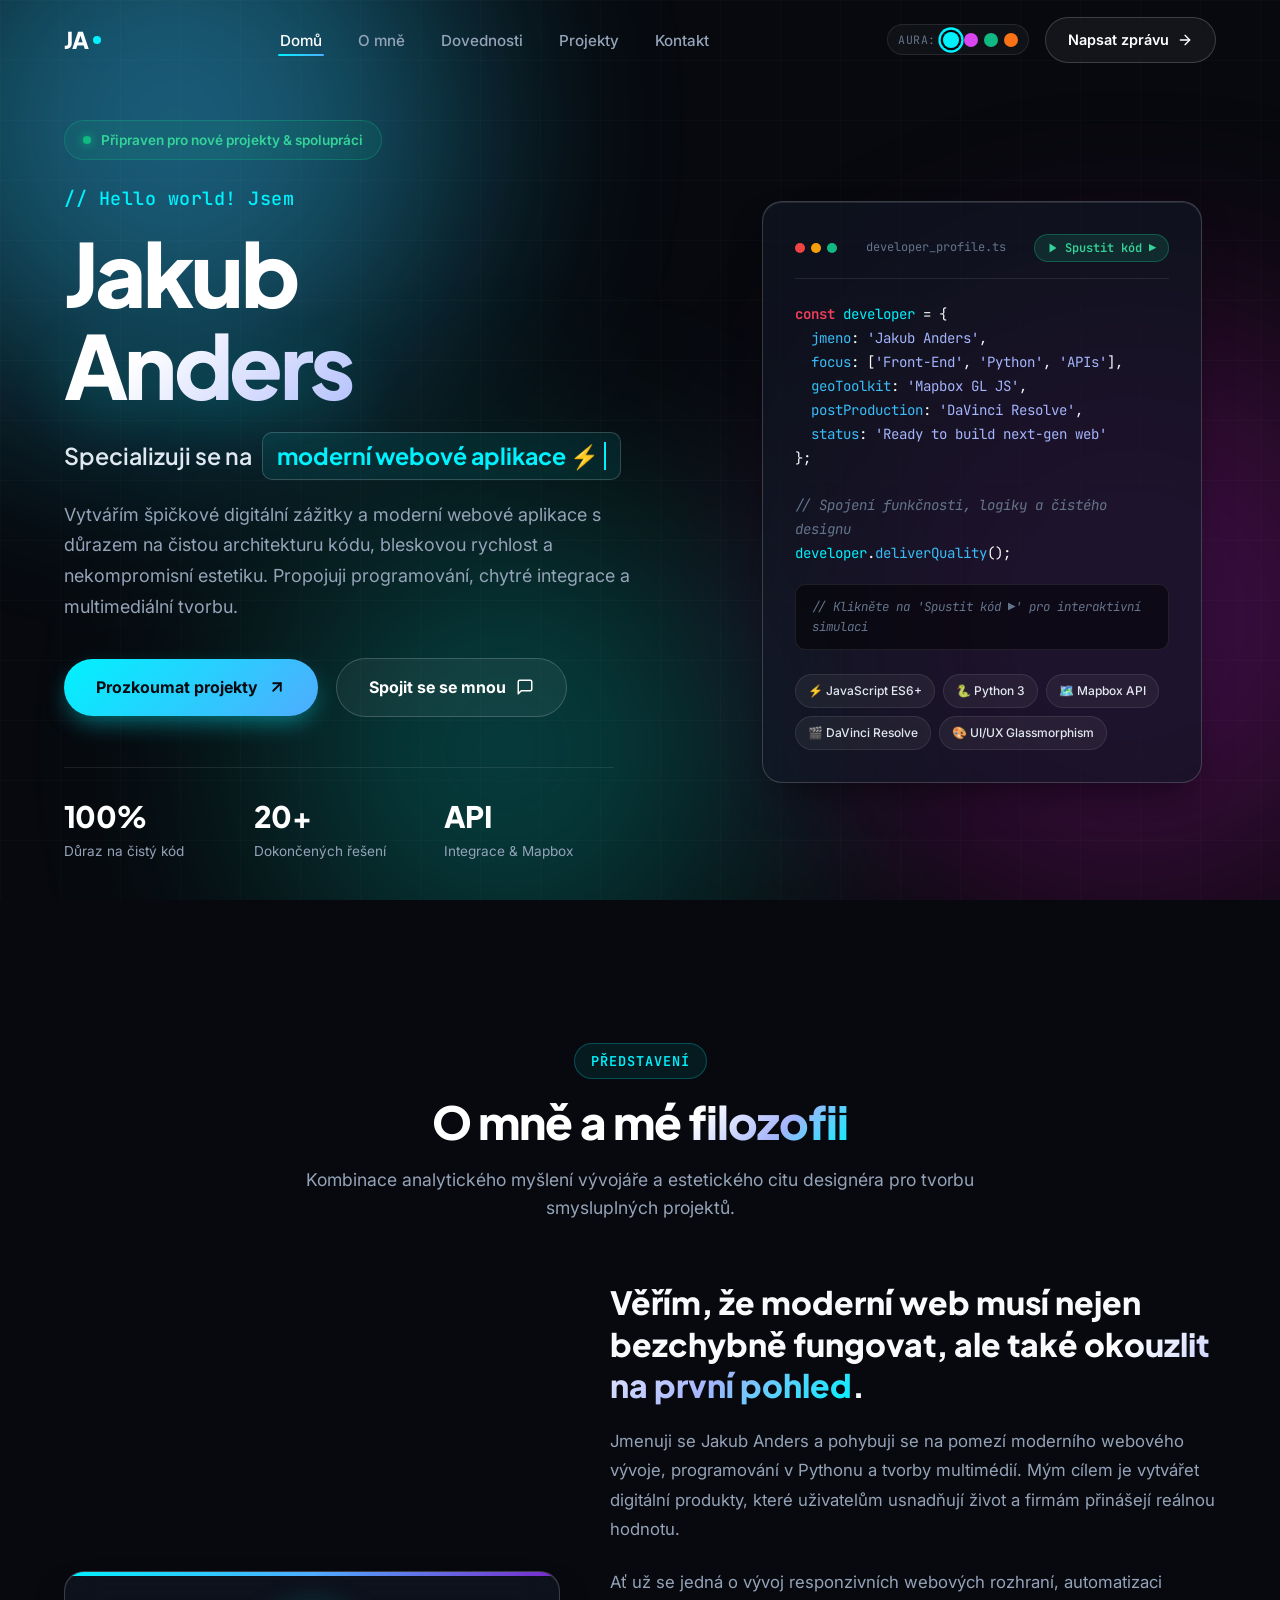
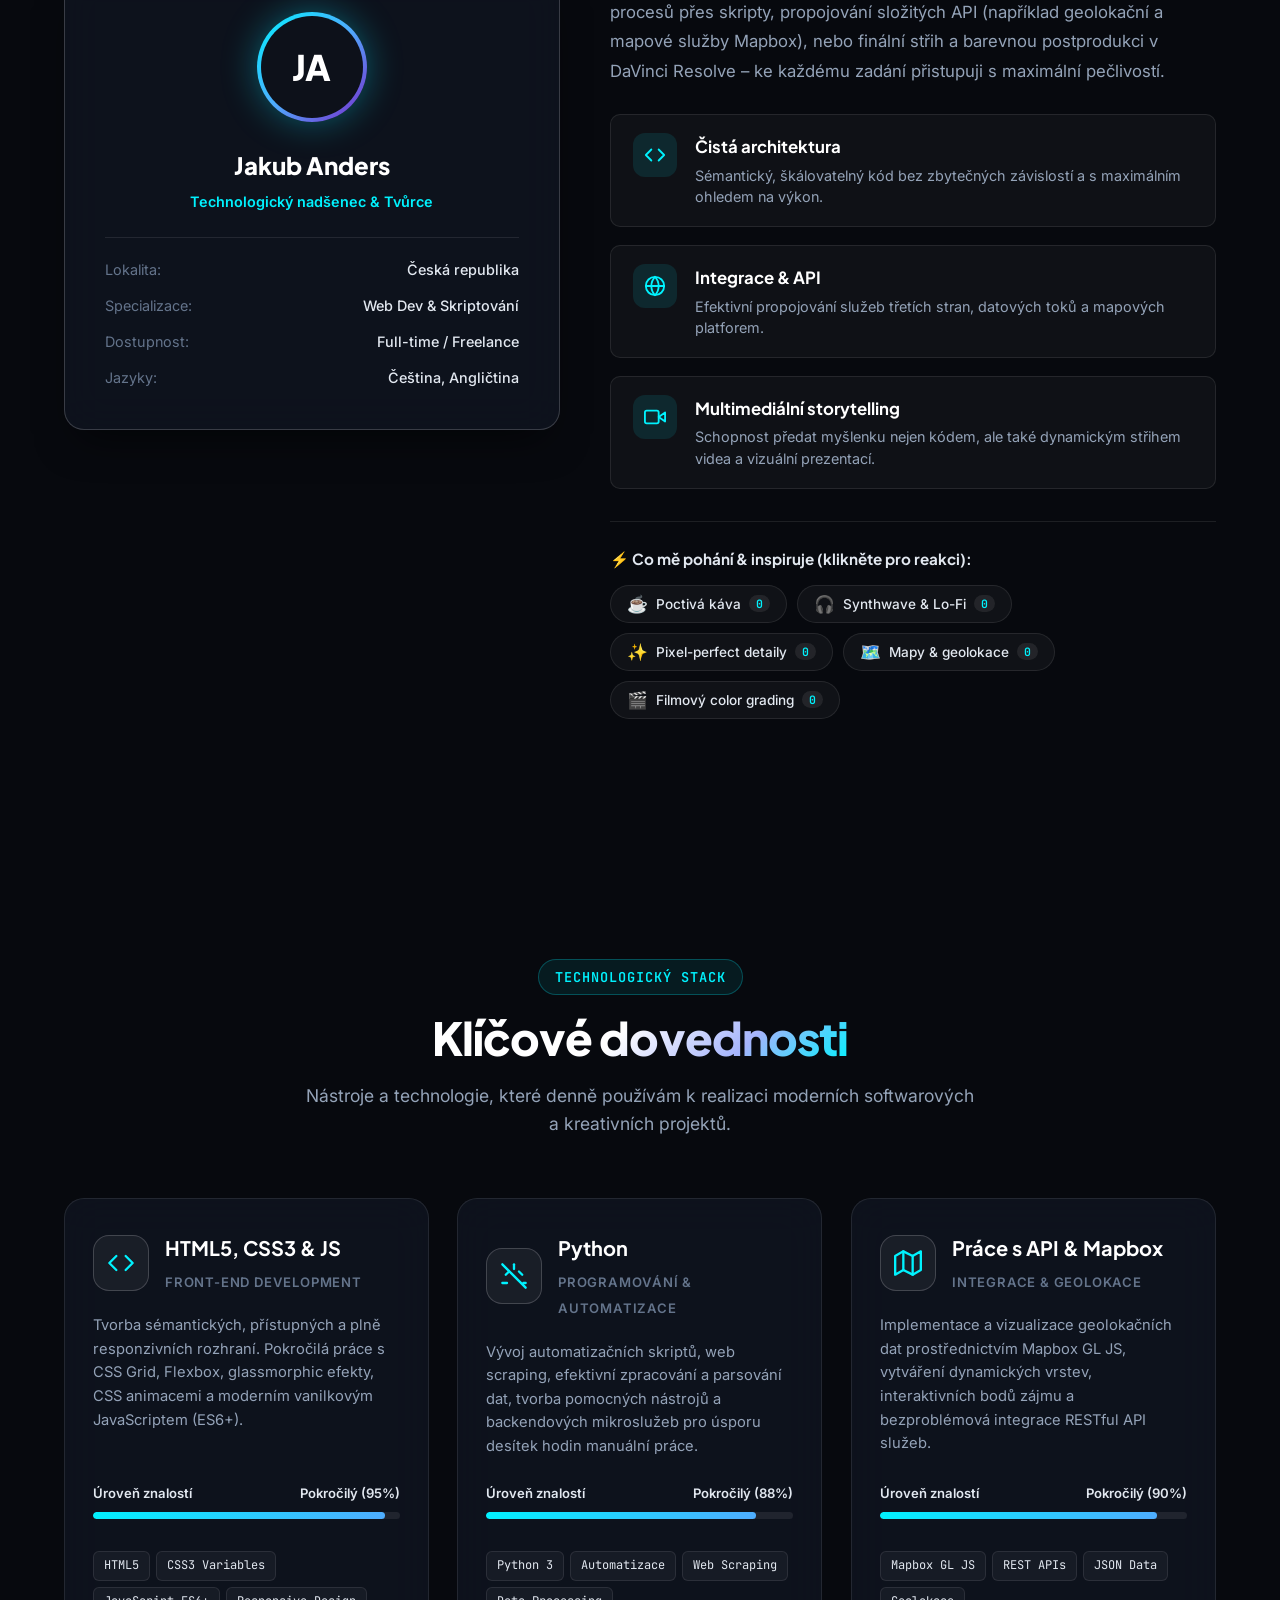
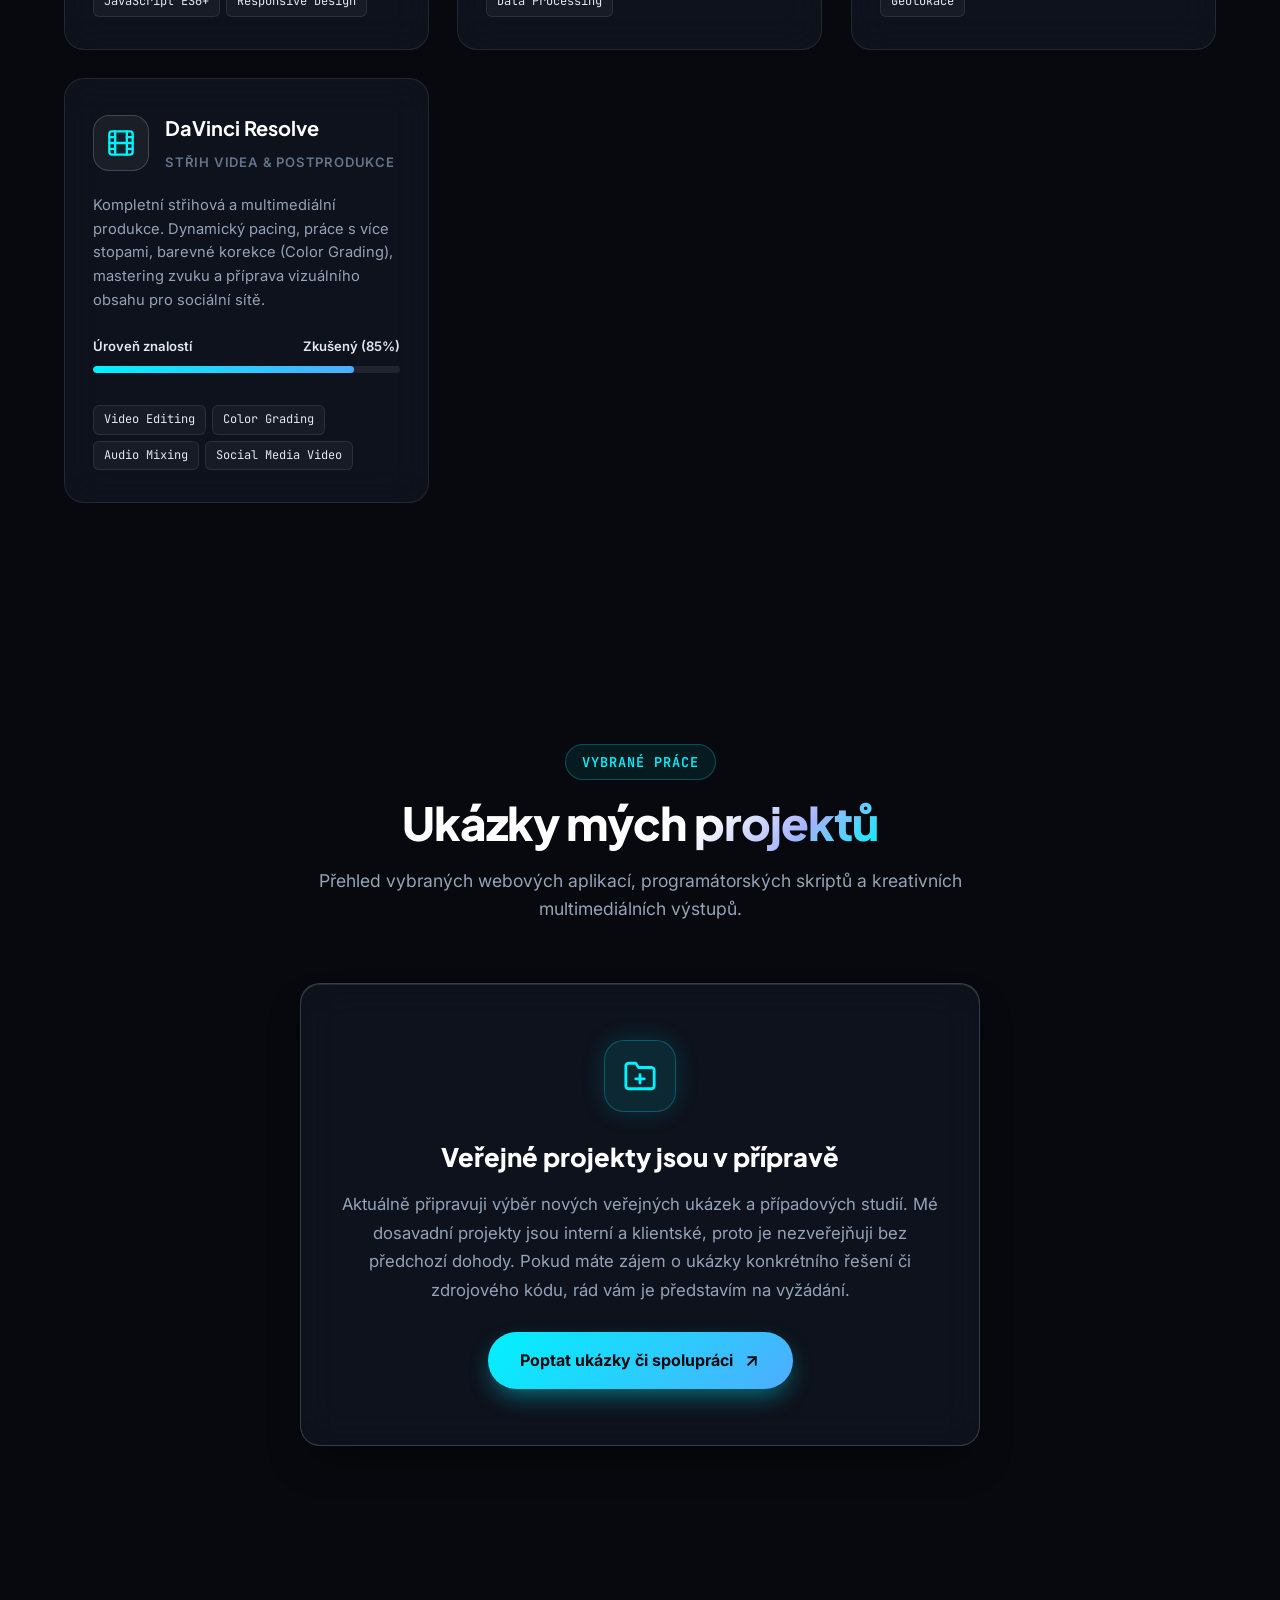
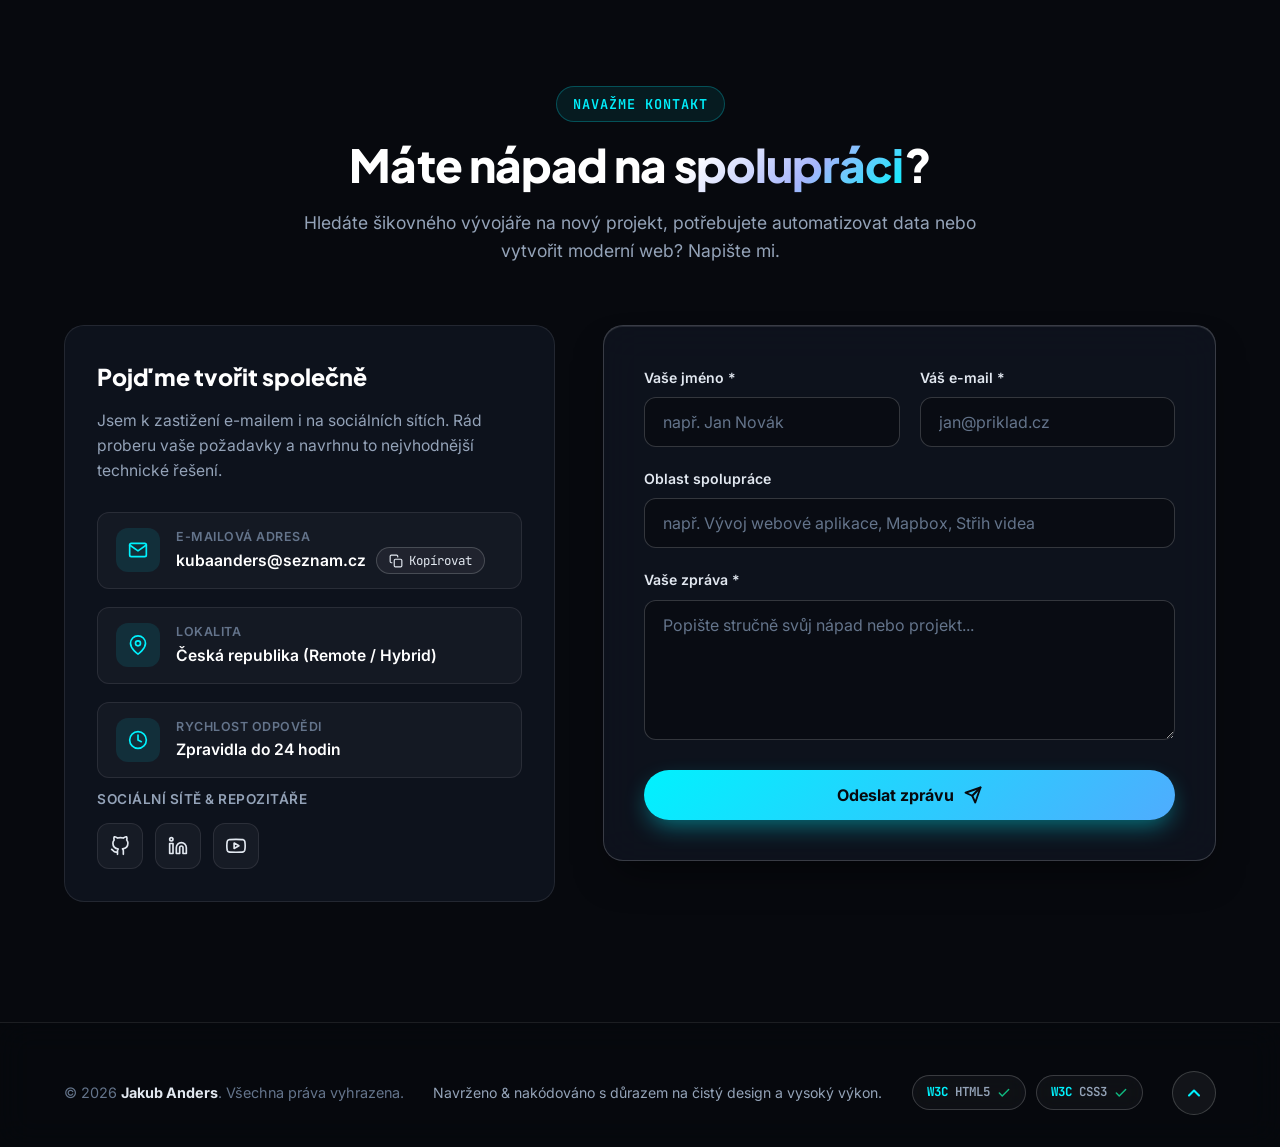
==== commit 3b6ed124: "Add files via upload" ====
--- a/index.html
+++ b/index.html
@@ -664,6 +664,23 @@
       <div class="footer-tagline">
         Navrženo &amp; nakódováno s důrazem na čistý design a vysoký výkon.
       </div>
+      <!-- Ověření správnosti kódu přes W3C Validator -->
+      <div class="footer-validators">
+        <a href="https://validator.w3.org/check?uri=referer" target="_blank" rel="noopener noreferrer" class="validator-badge" id="w3cHtmlBadge" title="Ověřit validitu HTML5 přes W3C Validator">
+          <span class="validator-icon">W3C</span>
+          <span class="validator-label">HTML5</span>
+          <svg class="validator-check-icon" width="14" height="14" viewBox="0 0 24 24" fill="none" stroke="currentColor" stroke-width="2.5" stroke-linecap="round" stroke-linejoin="round" aria-hidden="true">
+            <polyline points="20 6 9 17 4 12"></polyline>
+          </svg>
+        </a>
+        <a href="https://jigsaw.w3.org/css-validator/check/referer" target="_blank" rel="noopener noreferrer" class="validator-badge" id="w3cCssBadge" title="Ověřit validitu CSS3 přes W3C CSS Validator">
+          <span class="validator-icon">W3C</span>
+          <span class="validator-label">CSS3</span>
+          <svg class="validator-check-icon" width="14" height="14" viewBox="0 0 24 24" fill="none" stroke="currentColor" stroke-width="2.5" stroke-linecap="round" stroke-linejoin="round" aria-hidden="true">
+            <polyline points="20 6 9 17 4 12"></polyline>
+          </svg>
+        </a>
+      </div>
       <a href="#domu" class="back-to-top-btn" aria-label="Zpět nahoru na začátek stránky">
         <svg width="20" height="20" viewBox="0 0 24 24" fill="none" stroke="currentColor" stroke-width="2.5" stroke-linecap="round" stroke-linejoin="round" aria-hidden="true">
           <polyline points="18 15 12 9 6 15"></polyline>
--- a/style.css
+++ b/style.css
@@ -1860,6 +1860,62 @@
 .footer-tagline {
   color: var(--text-muted);
   font-size: 0.88rem;
+}
+
+/* W3C Validátory v patičce */
+.footer-validators {
+  display: inline-flex;
+  align-items: center;
+  justify-content: center;
+  flex-wrap: wrap;
+  gap: 10px;
+}
+
+.validator-badge {
+  display: inline-flex;
+  align-items: center;
+  gap: 7px;
+  padding: 6px 14px;
+  border-radius: var(--radius-pill);
+  background: rgba(255, 255, 255, 0.04);
+  border: 1px solid var(--border-glass-bright);
+  font-family: var(--font-mono);
+  font-size: 0.78rem;
+  font-weight: 600;
+  color: var(--text-light);
+  text-decoration: none;
+  backdrop-filter: blur(10px);
+  transition: all var(--transition-smooth);
+}
+
+.validator-badge:hover {
+  background: rgba(0, 242, 254, 0.12);
+  border-color: var(--accent-cyan);
+  color: #ffffff;
+  transform: translateY(-2px);
+  box-shadow: 0 4px 15px rgba(0, 242, 254, 0.25);
+}
+
+.validator-icon {
+  color: var(--accent-cyan);
+  font-weight: 700;
+}
+
+.validator-label {
+  color: var(--text-muted);
+}
+
+.validator-badge:hover .validator-label {
+  color: #ffffff;
+}
+
+.validator-check-icon {
+  color: var(--accent-emerald);
+  transition: transform var(--transition-fast);
+}
+
+.validator-badge:hover .validator-check-icon {
+  transform: scale(1.2);
 }
 
 .back-to-top-btn {
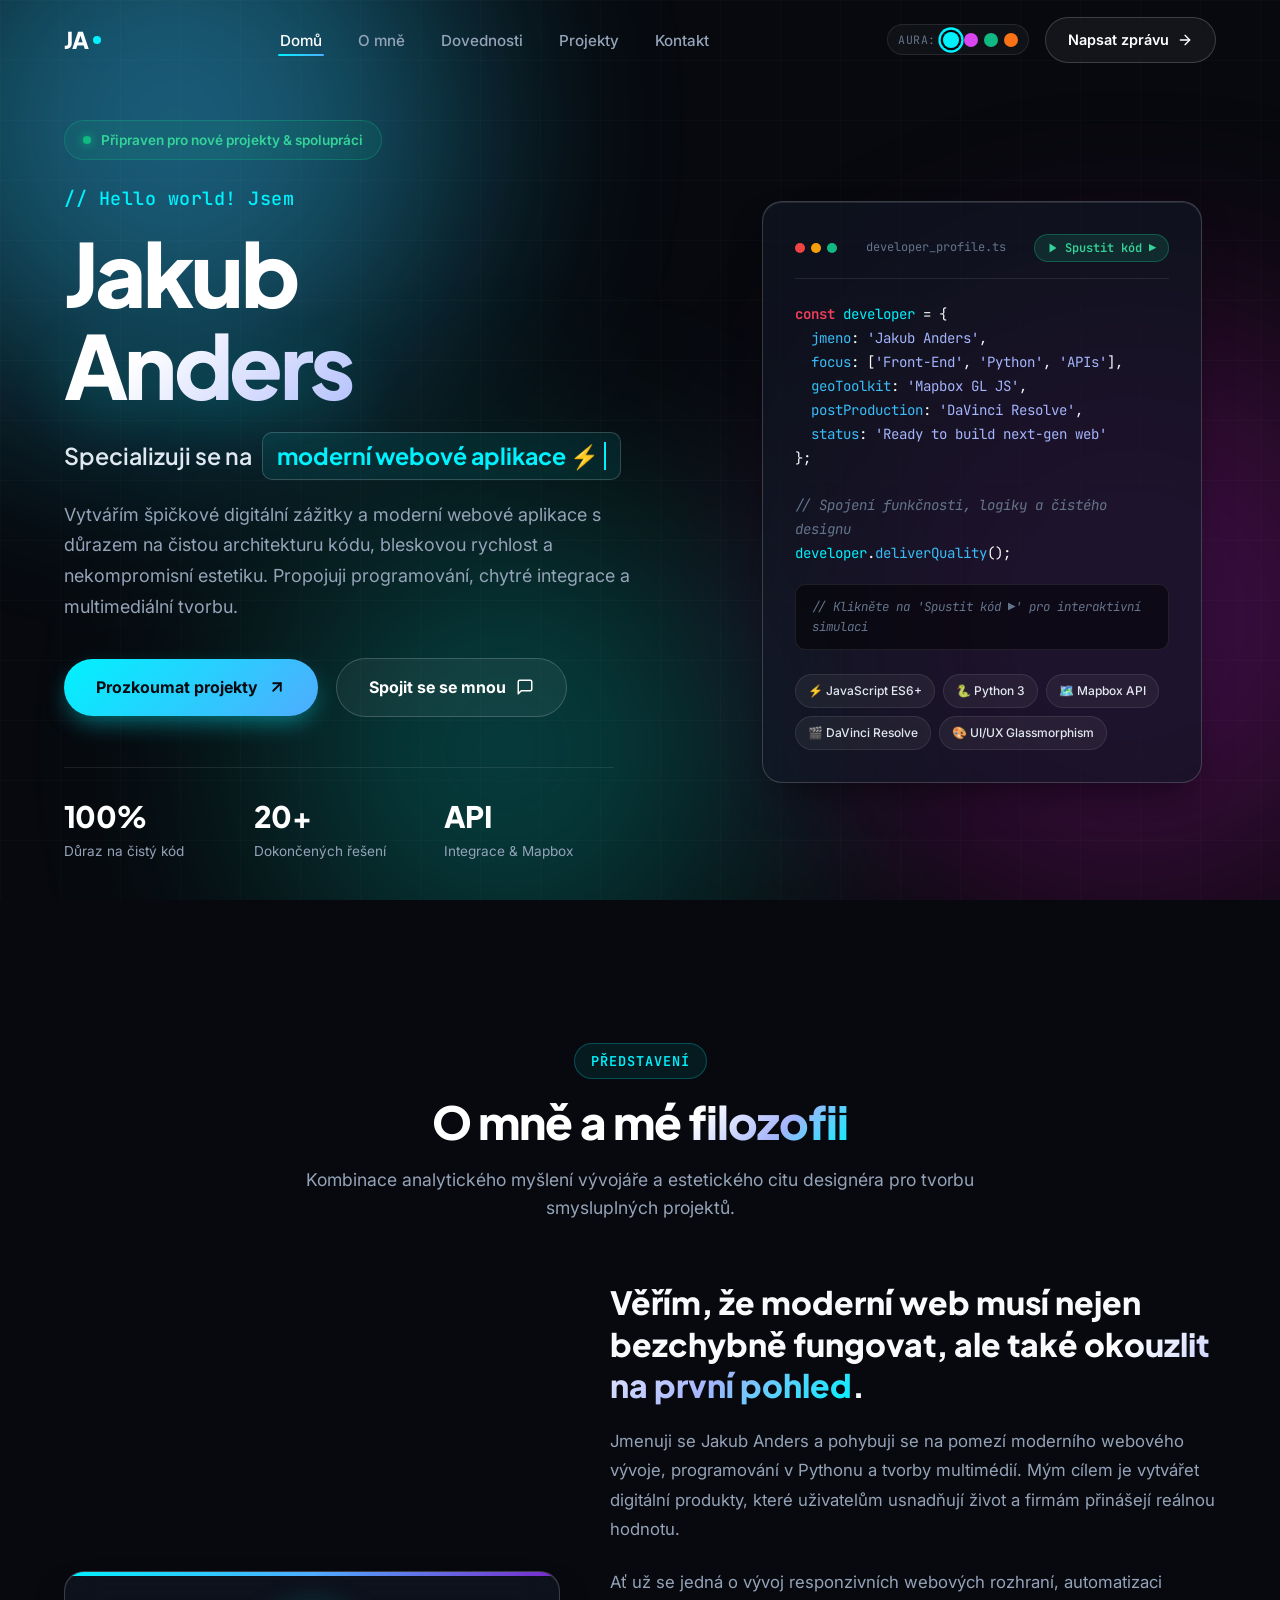
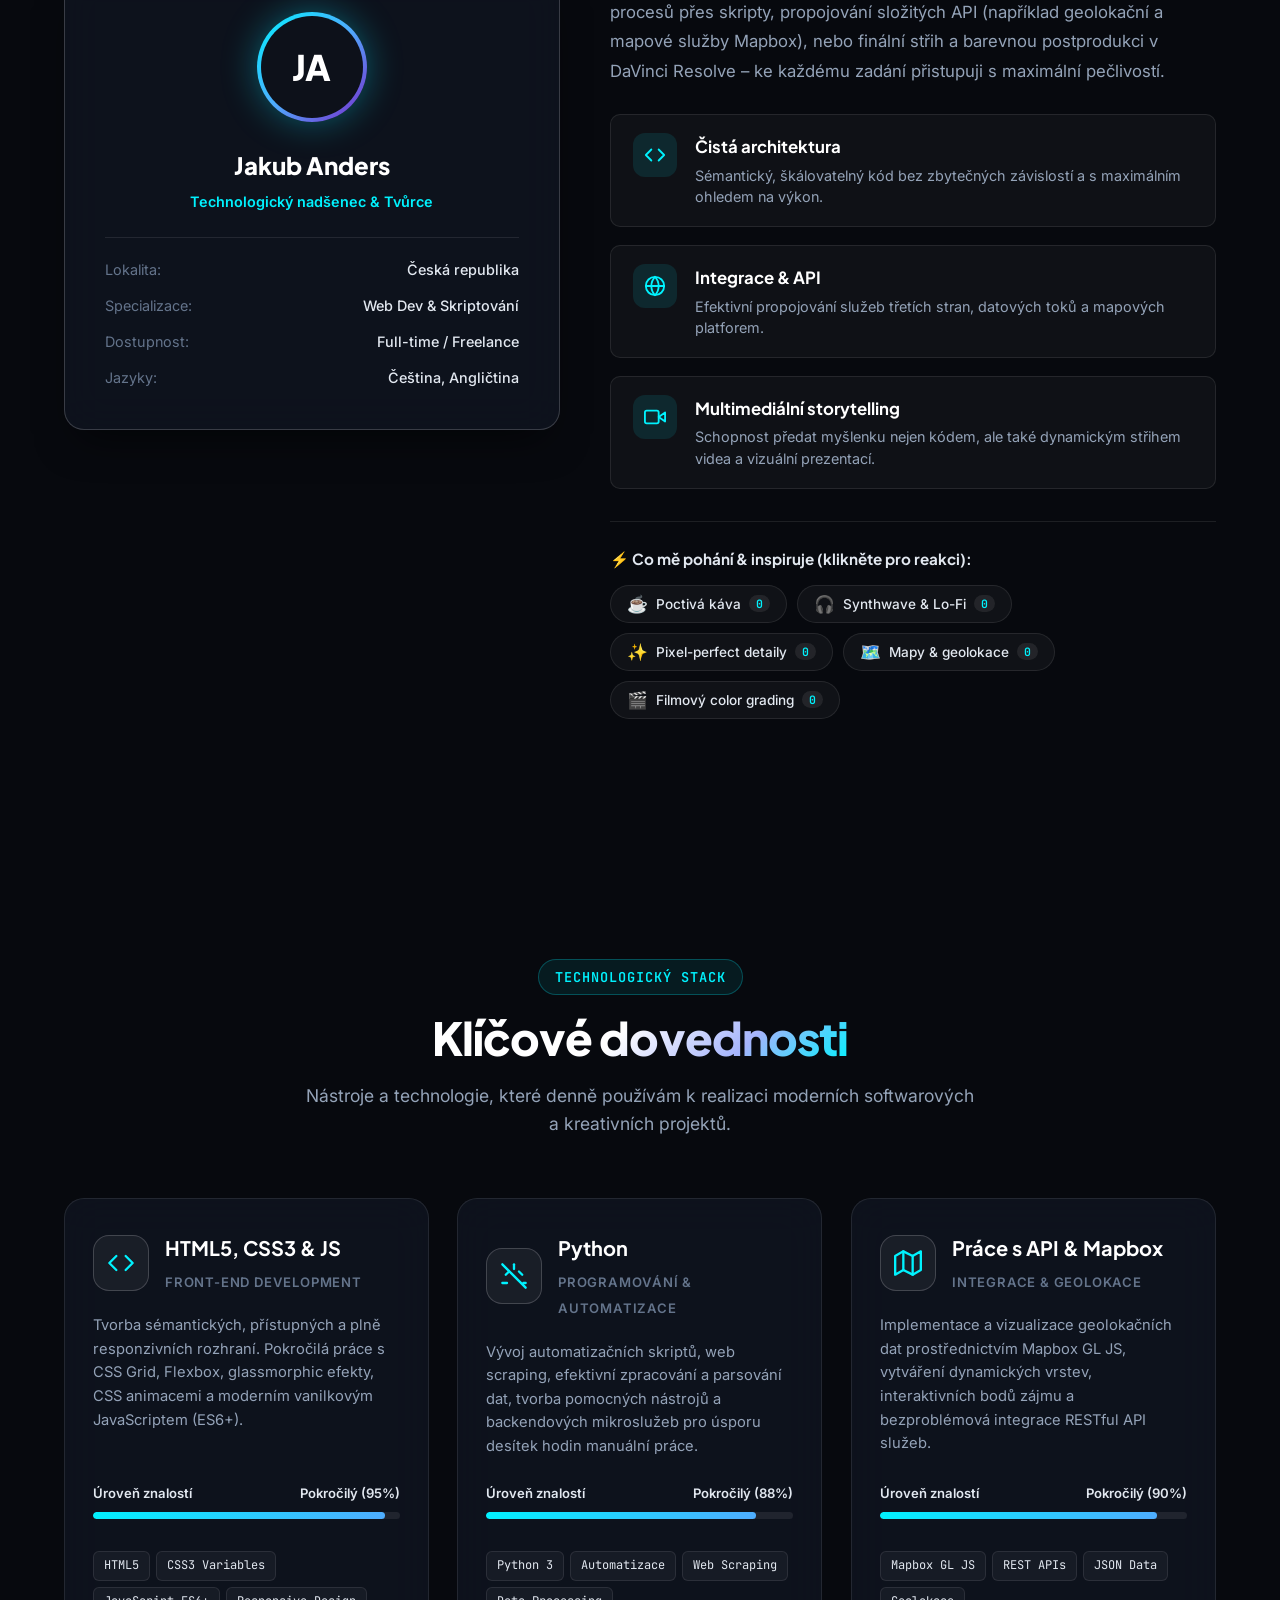
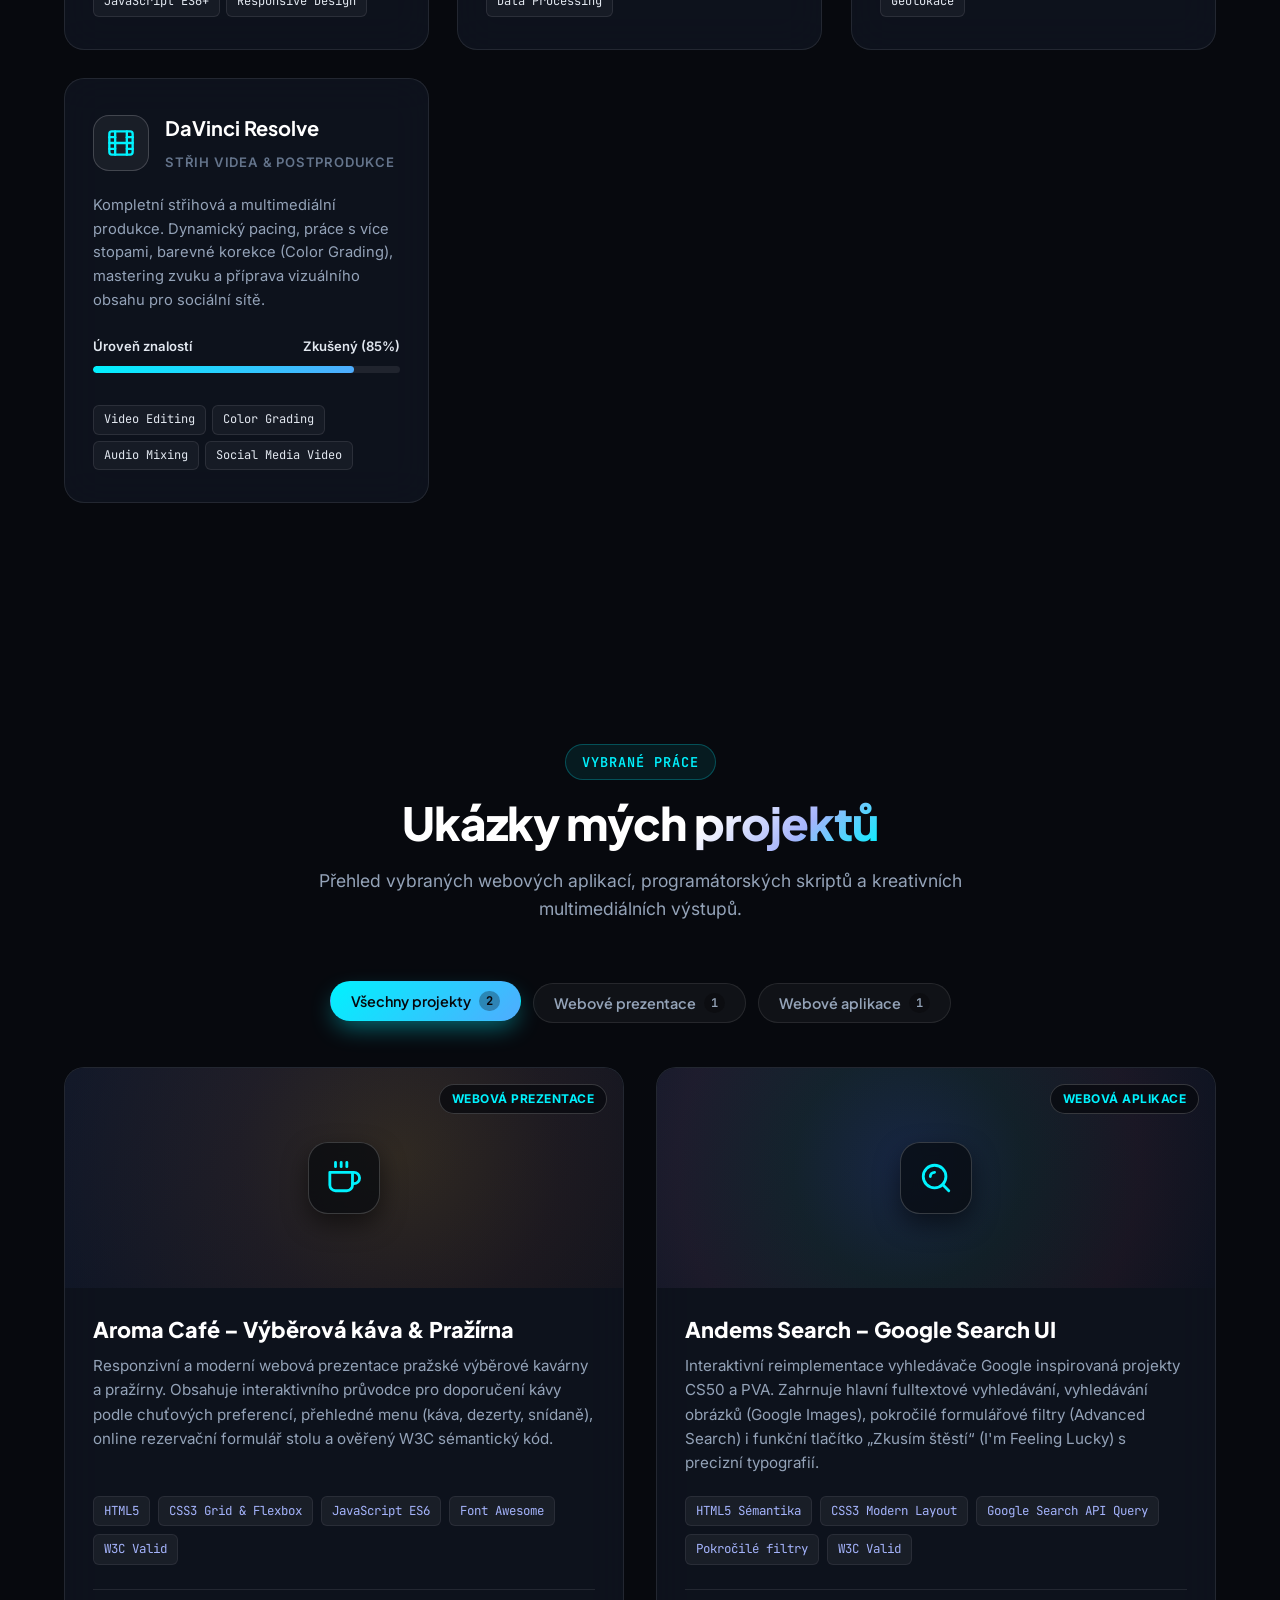
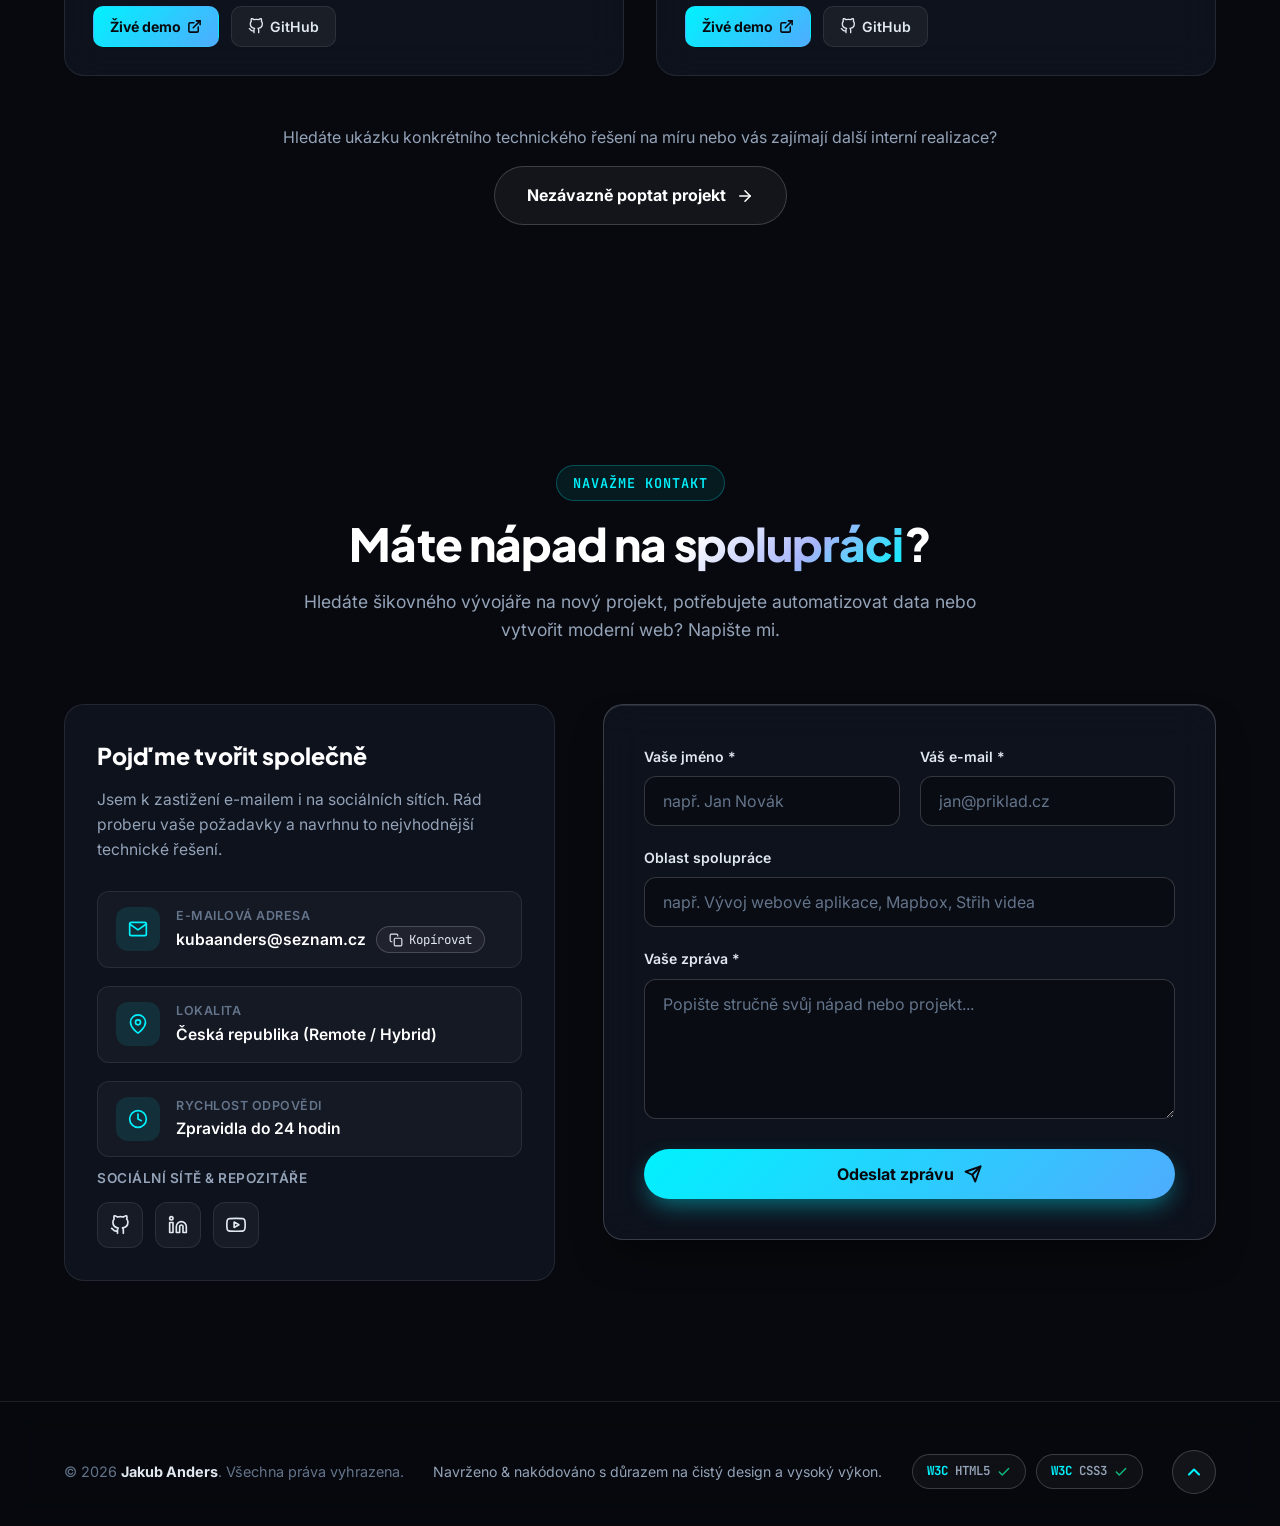
==== commit ed69ca6d: "Add files via upload" ====
--- a/index.html
+++ b/index.html
@@ -487,30 +487,134 @@
           </p>
         </div>
 
-        <!-- MÍSTO PRO VAŠE PROJEKTY: Až napíšete konkrétní projekt, ihned ho sem přidám -->
-        <div class="projects-empty-state spotlight-card reveal-on-scroll">
-          <div class="empty-state-icon">
-            <svg width="34" height="34" viewBox="0 0 24 24" fill="none" stroke="currentColor" stroke-width="2" stroke-linecap="round" stroke-linejoin="round" aria-hidden="true">
-              <path d="M22 19a2 2 0 0 1-2 2H4a2 2 0 0 1-2-2V5a2 2 0 0 1 2-2h5l2 3h9a2 2 0 0 1 2 2z"></path>
-              <line x1="12" y1="11" x2="12" y2="17"></line>
-              <line x1="9" y1="14" x2="15" y2="14"></line>
-            </svg>
-          </div>
-          <h3 class="empty-state-title">Veřejné projekty jsou v přípravě</h3>
-          <p class="empty-state-text">
-            Aktuálně připravuji výběr nových veřejných ukázek a případových studií. Mé dosavadní projekty jsou interní a klientské, proto je nezveřejňuji bez předchozí dohody. Pokud máte zájem o ukázky konkrétního řešení či zdrojového kódu, rád vám je představím na vyžádání.
+        <!-- Filtrační záložky projektů -->
+        <div class="projects-filter-bar reveal-on-scroll">
+          <button type="button" class="filter-tab active" data-filter="all">
+            <span>Všechny projekty</span>
+            <span class="tab-count">2</span>
+          </button>
+          <button type="button" class="filter-tab" data-filter="web">
+            <span>Webové prezentace</span>
+            <span class="tab-count">1</span>
+          </button>
+          <button type="button" class="filter-tab" data-filter="app">
+            <span>Webové aplikace</span>
+            <span class="tab-count">1</span>
+          </button>
+        </div>
+
+        <!-- Mřížka s reálnými projekty -->
+        <div class="projects-grid" id="projectsGrid">
+          <!-- Karta 1: Aroma Café -->
+          <article class="project-card spotlight-card reveal-on-scroll" data-category="web">
+            <div class="project-banner">
+              <div class="project-banner-decor" style="background: radial-gradient(circle at 60% 40%, rgba(245, 158, 11, 0.4) 0%, rgba(180, 83, 9, 0.25) 45%, #0d121f 100%);"></div>
+              <span class="project-featured-badge">Webová prezentace</span>
+              <div class="banner-graphic-icon" aria-hidden="true" title="Aroma Café">
+                <svg width="34" height="34" viewBox="0 0 24 24" fill="none" stroke="currentColor" stroke-width="2" stroke-linecap="round" stroke-linejoin="round">
+                  <path d="M18 8h1a4 4 0 0 1 0 8h-1"></path>
+                  <path d="M2 8h16v9a4 4 0 0 1-4 4H6a4 4 0 0 1-4-4V8z"></path>
+                  <line x1="6" y1="1" x2="6" y2="4"></line>
+                  <line x1="10" y1="1" x2="10" y2="4"></line>
+                  <line x1="14" y1="1" x2="14" y2="4"></line>
+                </svg>
+              </div>
+            </div>
+
+            <div class="project-content">
+              <h3 class="project-title">Aroma Café – Výběrová káva &amp; Pražírna</h3>
+              <p class="project-desc">
+                Responzivní a moderní webová prezentace pražské výběrové kavárny a pražírny. Obsahuje interaktivního průvodce pro doporučení kávy podle chuťových preferencí, přehledné menu (káva, dezerty, snídaně), online rezervační formulář stolu a ověřený W3C sémantický kód.
+              </p>
+
+              <div class="project-tech-stack">
+                <span class="tech-tag">HTML5</span>
+                <span class="tech-tag">CSS3 Grid &amp; Flexbox</span>
+                <span class="tech-tag">JavaScript ES6</span>
+                <span class="tech-tag">Font Awesome</span>
+                <span class="tech-tag">W3C Valid</span>
+              </div>
+
+              <div class="project-links">
+                <a href="https://jakubandersandersovictreti.github.io/projekt-stranka/" target="_blank" rel="noopener noreferrer" class="project-link-btn primary-link" aria-label="Otevřít živé demo Aroma Café v novém okně">
+                  <span>Živé demo</span>
+                  <svg width="15" height="15" viewBox="0 0 24 24" fill="none" stroke="currentColor" stroke-width="2.5" stroke-linecap="round" stroke-linejoin="round" aria-hidden="true">
+                    <path d="M18 13v6a2 2 0 0 1-2 2H5a2 2 0 0 1-2-2V8a2 2 0 0 1 2-2h6"></path>
+                    <polyline points="15 3 21 3 21 9"></polyline>
+                    <line x1="10" y1="14" x2="21" y2="3"></line>
+                  </svg>
+                </a>
+                <a href="https://github.com/JakubAndersAndersovictreti/projekt-stranka" target="_blank" rel="noopener noreferrer" class="project-link-btn" aria-label="Zobrazit zdrojový kód Aroma Café na GitHubu">
+                  <svg width="16" height="16" viewBox="0 0 24 24" fill="none" stroke="currentColor" stroke-width="2" stroke-linecap="round" stroke-linejoin="round" aria-hidden="true">
+                    <path d="M9 19c-5 1.5-5-2.5-7-3m14 6v-3.87a3.37 3.37 0 0 0-.94-2.61c3.14-.35 6.44-1.54 6.44-7A5.44 5.44 0 0 0 20 4.77 5.07 5.07 0 0 0 19.91 1S18.73.65 16 2.48a13.38 13.38 0 0 0-7 0C6.27.65 5.09 1 5.09 1A5.07 5.07 0 0 0 5 4.77a5.44 5.44 0 0 0-1.5 3.78c0 5.42 3.3 6.61 6.44 7A3.37 3.37 0 0 0 9 18.13V22"></path>
+                  </svg>
+                  <span>GitHub</span>
+                </a>
+              </div>
+            </div>
+          </article>
+
+          <!-- Karta 2: Andems Search -->
+          <article class="project-card spotlight-card reveal-on-scroll delay-1" data-category="app">
+            <div class="project-banner">
+              <div class="project-banner-decor" style="background: radial-gradient(circle at 45% 45%, rgba(66, 133, 244, 0.4) 0%, rgba(52, 168, 83, 0.2) 35%, rgba(234, 67, 53, 0.15) 70%, #0d121f 100%);"></div>
+              <span class="project-featured-badge">Webová aplikace</span>
+              <div class="banner-graphic-icon" aria-hidden="true" title="Andems Search">
+                <svg width="34" height="34" viewBox="0 0 24 24" fill="none" stroke="currentColor" stroke-width="2" stroke-linecap="round" stroke-linejoin="round">
+                  <circle cx="11" cy="11" r="8"></circle>
+                  <line x1="21" y1="21" x2="16.65" y2="16.65"></line>
+                  <path d="M11 8a3 3 0 0 0-3 3"></path>
+                </svg>
+              </div>
+            </div>
+
+            <div class="project-content">
+              <h3 class="project-title">Andems Search – Google Search UI</h3>
+              <p class="project-desc">
+                Interaktivní reimplementace vyhledávače Google inspirovaná projekty CS50 a PVA. Zahrnuje hlavní fulltextové vyhledávání, vyhledávání obrázků (Google Images), pokročilé formulářové filtry (Advanced Search) i funkční tlačítko „Zkusím štěstí“ (I'm Feeling Lucky) s precizní typografií.
+              </p>
+
+              <div class="project-tech-stack">
+                <span class="tech-tag">HTML5 Sémantika</span>
+                <span class="tech-tag">CSS3 Modern Layout</span>
+                <span class="tech-tag">Google Search API Query</span>
+                <span class="tech-tag">Pokročilé filtry</span>
+                <span class="tech-tag">W3C Valid</span>
+              </div>
+
+              <div class="project-links">
+                <a href="https://jakubandersandersovictreti.github.io/Googlesearch/" target="_blank" rel="noopener noreferrer" class="project-link-btn primary-link" aria-label="Otevřít živé demo Andems Search v novém okně">
+                  <span>Živé demo</span>
+                  <svg width="15" height="15" viewBox="0 0 24 24" fill="none" stroke="currentColor" stroke-width="2.5" stroke-linecap="round" stroke-linejoin="round" aria-hidden="true">
+                    <path d="M18 13v6a2 2 0 0 1-2 2H5a2 2 0 0 1-2-2V8a2 2 0 0 1 2-2h6"></path>
+                    <polyline points="15 3 21 3 21 9"></polyline>
+                    <line x1="10" y1="14" x2="21" y2="3"></line>
+                  </svg>
+                </a>
+                <a href="https://github.com/JakubAndersAndersovictreti/Googlesearch" target="_blank" rel="noopener noreferrer" class="project-link-btn" aria-label="Zobrazit zdrojový kód Andems Search na GitHubu">
+                  <svg width="16" height="16" viewBox="0 0 24 24" fill="none" stroke="currentColor" stroke-width="2" stroke-linecap="round" stroke-linejoin="round" aria-hidden="true">
+                    <path d="M9 19c-5 1.5-5-2.5-7-3m14 6v-3.87a3.37 3.37 0 0 0-.94-2.61c3.14-.35 6.44-1.54 6.44-7A5.44 5.44 0 0 0 20 4.77 5.07 5.07 0 0 0 19.91 1S18.73.65 16 2.48a13.38 13.38 0 0 0-7 0C6.27.65 5.09 1 5.09 1A5.07 5.07 0 0 0 5 4.77a5.44 5.44 0 0 0-1.5 3.78c0 5.42 3.3 6.61 6.44 7A3.37 3.37 0 0 0 9 18.13V22"></path>
+                  </svg>
+                  <span>GitHub</span>
+                </a>
+              </div>
+            </div>
+          </article>
+        </div>
+
+        <!-- Doplňková výzva pod projekty -->
+        <div class="projects-footer-cta reveal-on-scroll delay-2" style="margin-top: 48px; text-align: center;">
+          <p style="color: var(--text-muted); font-size: 1rem; margin-bottom: 16px;">
+            Hledáte ukázku konkrétního technického řešení na míru nebo vás zajímají další interní realizace?
           </p>
-          <a href="#kontakt" class="btn btn-primary">
-            <span>Poptat ukázky či spolupráci</span>
-            <svg class="btn-icon" viewBox="0 0 24 24" fill="none" stroke="currentColor" stroke-width="2.5" stroke-linecap="round" stroke-linejoin="round" aria-hidden="true">
-              <line x1="7" y1="17" x2="17" y2="7"></line>
-              <polyline points="7 7 17 7 17 17"></polyline>
+          <a href="#kontakt" class="btn btn-secondary">
+            <span>Nezávazně poptat projekt</span>
+            <svg class="btn-icon" viewBox="0 0 24 24" fill="none" stroke="currentColor" stroke-width="2" stroke-linecap="round" stroke-linejoin="round" aria-hidden="true">
+              <line x1="5" y1="12" x2="19" y2="12"></line>
+              <polyline points="12 5 19 12 12 19"></polyline>
             </svg>
           </a>
         </div>
-
-        <!-- Mřížka připravená pro vložení vašich konkrétních projektů -->
-        <div class="projects-grid" id="projectsGrid"></div>
       </div>
     </section>
 
@@ -588,7 +692,7 @@
                 <p class="socials-label">Sociální sítě &amp; Repozitáře</p>
                 <div class="social-links">
                   <!-- GitHub -->
-                  <a href="#kontakt" class="social-btn" aria-label="GitHub profil Jakuba Anderse">
+                  <a href="https://github.com/JakubAndersAndersovictreti" target="_blank" rel="noopener noreferrer" class="social-btn" aria-label="GitHub profil Jakuba Anderse">
                     <svg width="20" height="20" viewBox="0 0 24 24" fill="none" stroke="currentColor" stroke-width="2" stroke-linecap="round" stroke-linejoin="round" aria-hidden="true">
                       <path d="M9 19c-5 1.5-5-2.5-7-3m14 6v-3.87a3.37 3.37 0 0 0-.94-2.61c3.14-.35 6.44-1.54 6.44-7A5.44 5.44 0 0 0 20 4.77 5.07 5.07 0 0 0 19.91 1S18.73.65 16 2.48a13.38 13.38 0 0 0-7 0C6.27.65 5.09 1 5.09 1A5.07 5.07 0 0 0 5 4.77a5.44 5.44 0 0 0-1.5 3.78c0 5.42 3.3 6.61 6.44 7A3.37 3.37 0 0 0 9 18.13V22"></path>
                     </svg>
